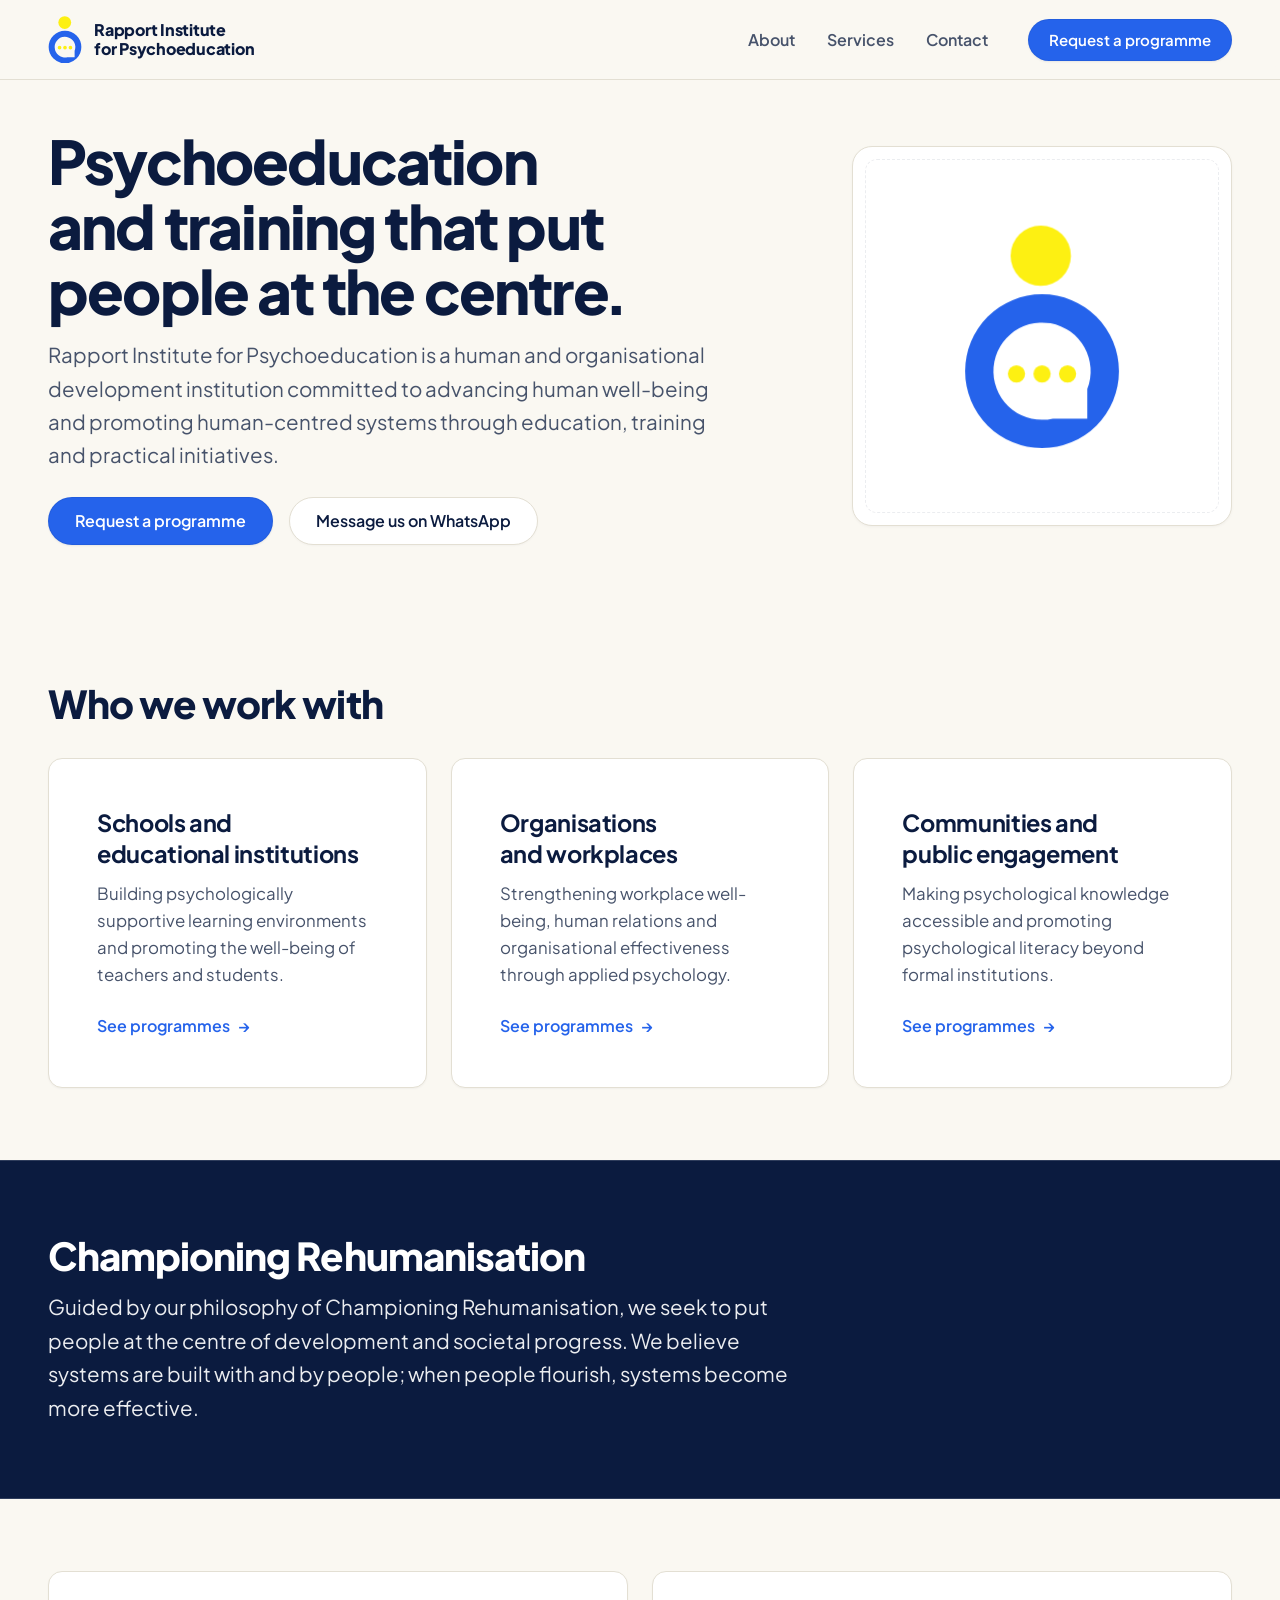
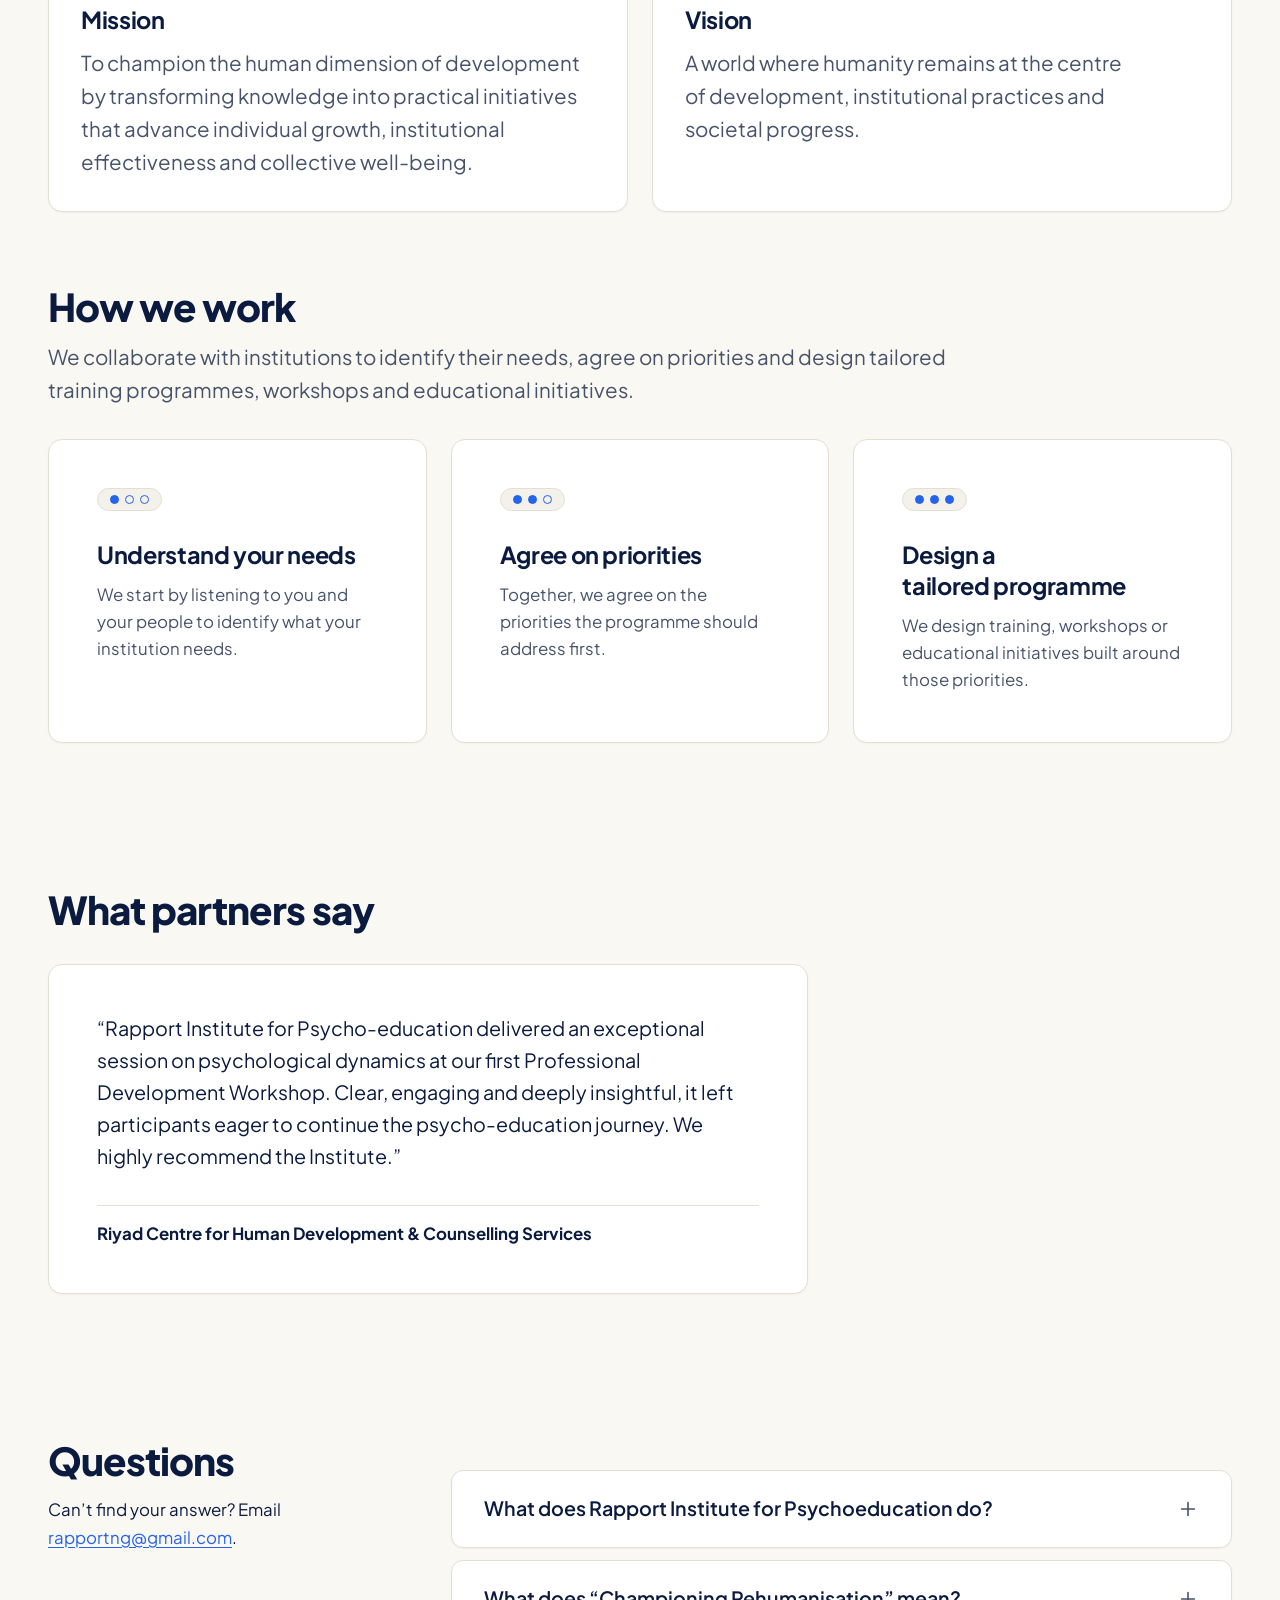
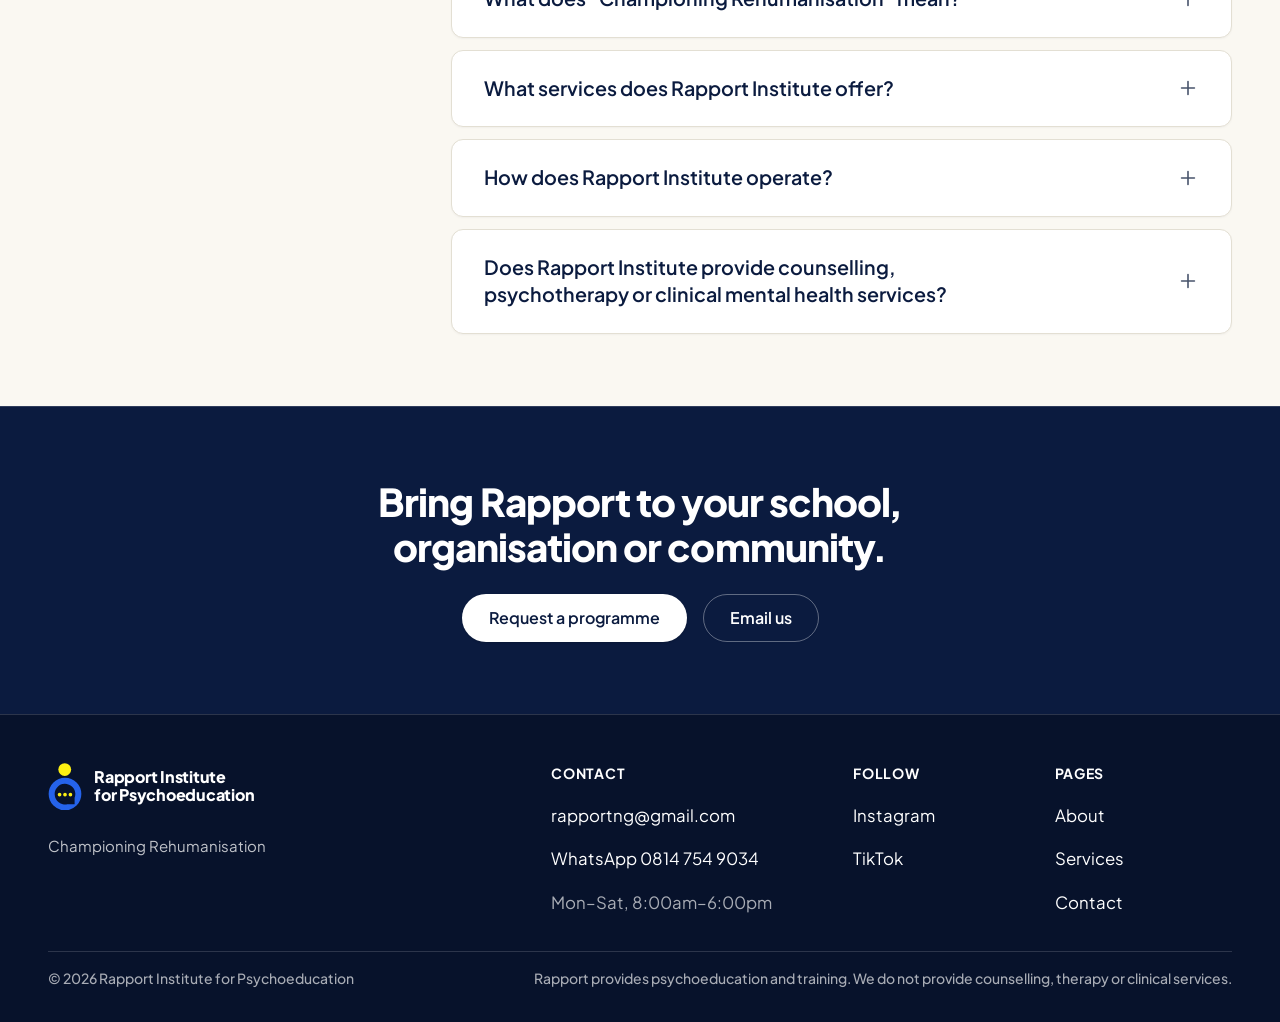
==== index.html @ 8c062f52 "Initial commit: Rapport Institute for Psychoeducation website" ====
<!doctype html>
<html lang="en-GB">
<head>
  <meta charset="utf-8">
  <meta name="viewport" content="width=device-width, initial-scale=1">
  <title>Rapport Institute for Psychoeducation | Psychoeducation and training in Nigeria</title>
  <!-- COPY: client to review (meta description) -->
  <meta name="description" content="Psychoeducation, training and workshops for schools, workplaces and communities in Nigeria. Rapport Institute for Psychoeducation: Championing Rehumanisation.">
  <!-- TODO: replace https://rapport.ng with the live domain in every page, sitemap.xml and robots.txt -->
  <link rel="canonical" href="https://rapport.ng/">
  <meta name="theme-color" content="#FAF8F2">
  <link rel="preload" href="fonts/PlusJakartaSans-Variable.woff2" as="font" type="font/woff2" crossorigin>
  <link rel="stylesheet" href="css/style.css">
  <link rel="icon" href="images/favicon.svg" type="image/svg+xml">
  <link rel="icon" href="images/favicon-32.png" sizes="32x32" type="image/png">
  <link rel="apple-touch-icon" href="images/apple-touch-icon.png">
  <meta property="og:type" content="website">
  <meta property="og:site_name" content="Rapport Institute for Psychoeducation">
  <meta property="og:title" content="Rapport Institute for Psychoeducation">
  <meta property="og:description" content="Psychoeducation, training and workshops for schools, workplaces and communities in Nigeria.">
  <meta property="og:url" content="https://rapport.ng/">
  <meta property="og:image" content="https://rapport.ng/images/og-image.png">
  <meta property="og:image:width" content="1200">
  <meta property="og:image:height" content="630">
  <meta property="og:image:alt" content="The Rapport mark, a yellow circle above a speech-bubble ring, beside the name Rapport Institute for Psychoeducation.">
  <meta property="og:locale" content="en_NG">
  <meta name="twitter:card" content="summary_large_image">
  <script type="application/ld+json">
  {
    "@context": "https://schema.org",
    "@type": "EducationalOrganization",
    "name": "Rapport Institute for Psychoeducation",
    "alternateName": "Rapport",
    "slogan": "Championing Rehumanisation",
    "description": "Rapport Institute for Psychoeducation is a human and organisational development institution committed to advancing human well-being and promoting human-centred systems through education, training and practical initiatives.",
    "url": "https://rapport.ng/",
    "logo": "https://rapport.ng/images/apple-touch-icon.png",
    "image": "https://rapport.ng/images/og-image.png",
    "email": "rapportng@gmail.com",
    "telephone": "+2348147549034",
    "areaServed": { "@type": "Country", "name": "Nigeria" },
    "sameAs": [
      "https://www.instagram.com/rapport.ng",
      "https://www.tiktok.com/@rapportng"
    ],
    "contactPoint": {
      "@type": "ContactPoint",
      "contactType": "programme requests",
      "email": "rapportng@gmail.com",
      "telephone": "+2348147549034",
      "areaServed": "NG",
      "availableLanguage": "English",
      "hoursAvailable": {
        "@type": "OpeningHoursSpecification",
        "dayOfWeek": ["Monday", "Tuesday", "Wednesday", "Thursday", "Friday", "Saturday"],
        "opens": "08:00",
        "closes": "18:00"
      }
    }
  }
  </script>
</head>
<body class="page-home">
  <!--
  THESIS: Rapport Institute rejects loud, saturated SaaS banner stripes in favor of quiet, high-craft institutional minimalism where whitespace, crisp typographic cadence, and purposeful color accents build profound trust.
  OWN-WORLD: Pristine warm porcelain ground (#FAF8F2), deep commanding ink navy (#0B1B3F), disciplined Rapport cobalt (#2563EB) for focal actions, warm muted borders, and the authentic yellow mark accent (#FDF012).
  STORY: Institutional leaders recognize a credible, human-centred psychoeducational authority, understand the tailored collaborative method, and initiate a direct programme dialogue via WhatsApp or email.
  FIRST VIEWPORT: Architectural, breathable light hero with balanced display type, crisp lead measure, refined dual CTAs, and a meticulously proportioned brand mark featuring smooth assembly animation.
  FORM: Professional Minimalist Editorial Architecture; seed key 78417cc3.
  FINISH: unreviewed and undocumented is unfinished; this build ends with the finish review, the verdict, and DESIGN.md.
  -->
  <a class="skip-link" href="#main">Skip to content</a>

  <header class="site-header" data-header>
    <div class="container">
      <a class="brand" href="index.html" aria-label="Rapport Institute for Psychoeducation, home">
        <svg viewBox="0 0 520 726" aria-hidden="true" focusable="false"><circle cx="256" cy="100" r="98" fill="#FDF012"/><path class="mark-ring" fill-rule="evenodd" d="M10 475A250 250 0 1 0 510 475A250 250 0 1 0 10 475ZM407 629H295.3A158 158 0 1 1 407 532.9Z"/><circle cx="177" cy="484" r="28" fill="#FDF012"/><circle cx="260" cy="484" r="28" fill="#FDF012"/><circle cx="343" cy="484" r="28" fill="#FDF012"/></svg>
        <span class="brand-name">Rapport Institute<br> for Psychoeducation</span>
      </a>
      <nav class="nav" aria-label="Main">
        <ul>
          <li><a href="about.html">About</a></li>
          <li><a href="services.html">Services</a></li>
          <li><a href="contact.html">Contact</a></li>
          <li><a class="btn btn--primary" href="contact.html">Request a programme</a></li>
        </ul>
      </nav>
      <button class="menu-toggle" type="button" aria-expanded="false" aria-controls="menu-panel" data-menu-toggle>
        <span data-menu-label>Menu</span>
        <svg class="icon-open" viewBox="0 0 24 24" fill="none" stroke="currentColor" stroke-width="1.75" stroke-linecap="round" aria-hidden="true"><path d="M4 7h16M4 12h16M4 17h16"/></svg>
        <svg class="icon-close" viewBox="0 0 24 24" fill="none" stroke="currentColor" stroke-width="1.75" stroke-linecap="round" aria-hidden="true"><path d="M18 6 6 18M6 6l12 12"/></svg>
      </button>
    </div>
  </header>
  <div class="menu-panel" id="menu-panel" hidden data-menu-panel>
    <nav aria-label="Main">
      <ul>
        <li><a href="about.html">About</a></li>
        <li><a href="services.html">Services</a></li>
        <li><a href="contact.html">Contact</a></li>
      </ul>
    </nav>
    <a class="btn btn--primary" href="contact.html">Request a programme</a>
  </div>

  <main id="main">
    <!-- 1. Hero -->
    <section class="section hero" aria-labelledby="hero-title">
      <div class="container grid">
        <div class="hero-text">
          <!-- COPY: client to review (new headline) -->
          <h1 class="t-display" id="hero-title">Psychoeducation and training that put people at the centre<span class="k">.</span></h1>
          <p class="t-lead">Rapport Institute for Psychoeducation is a human and organisational development institution committed to advancing human well-being and promoting human-centred systems through education, training and practical initiatives.</p>
          <div class="actions">
            <a class="btn btn--primary" href="contact.html">Request a programme</a>
            <a class="btn btn--secondary" href="https://wa.me/2348147549034">Message us on WhatsApp</a>
          </div>
        </div>
        <div class="hero-mark-frame">
          <svg class="hero-mark" viewBox="0 0 520 726" aria-hidden="true" focusable="false">
            <defs>
              <mask id="ring-reveal" maskUnits="userSpaceOnUse" x="0" y="215" width="520" height="520">
                <circle class="ring-draw" cx="260" cy="475" r="204" fill="none" stroke="#fff" stroke-width="104" pathLength="1" transform="rotate(-90 260 475)"/>
              </mask>
            </defs>
            <circle class="mark-head" cx="256" cy="100" r="98" fill="#FDF012"/>
            <path mask="url(#ring-reveal)" fill="#2563EB" fill-rule="evenodd" d="M10 475A250 250 0 1 0 510 475A250 250 0 1 0 10 475ZM407 629H295.3A158 158 0 1 1 407 532.9Z"/>
            <circle class="mark-dot" cx="177" cy="484" r="28" fill="#FDF012"/>
            <circle class="mark-dot" cx="260" cy="484" r="28" fill="#FDF012"/>
            <circle class="mark-dot" cx="343" cy="484" r="28" fill="#FDF012"/>
          </svg>
        </div>
      </div>
    </section>

    <!-- 2. Who we work with -->
    <section class="section section--paper" aria-labelledby="audiences-title">
      <div class="container">
        <div class="head">
          <h2 id="audiences-title">Who we work with</h2>
        </div>
        <div class="grid audiences">
          <div class="audience lg-4">
            <h3>Schools and educational institutions</h3>
            <p>Building psychologically supportive learning environments and promoting the well-being of teachers and students.</p>
            <a href="services.html#schools">See programmes<span class="sr-only"> for schools</span></a>
          </div>
          <div class="audience lg-4">
            <h3>Organisations and workplaces</h3>
            <p>Strengthening workplace well-being, human relations and organisational effectiveness through applied psychology.</p>
            <a href="services.html#workplaces">See programmes<span class="sr-only"> for workplaces</span></a>
          </div>
          <div class="audience lg-4">
            <h3>Communities and public engagement</h3>
            <p>Making psychological knowledge accessible and promoting psychological literacy beyond formal institutions.</p>
            <a href="services.html#communities">See programmes<span class="sr-only"> for communities</span></a>
          </div>
        </div>
      </div>
    </section>

    <!-- 3. Our philosophy -->
    <section class="section statement on-navy" aria-labelledby="philosophy-title">
      <div class="container grid">
        <div class="head lg-8">
          <h2 id="philosophy-title">Championing Rehumanisation</h2>
          <p class="t-lead">Guided by our philosophy of Championing Rehumanisation, we seek to put people at the centre of development and societal progress. We believe systems are built with and by people; when people flourish, systems become more effective.</p>
        </div>
      </div>
    </section>

    <!-- 4. Mission and vision -->
    <section class="section section--paper" aria-label="Mission and vision">
      <div class="container grid pair">
        <div class="md-6">
          <h3>Mission</h3>
          <p class="t-lead">To champion the human dimension of development by transforming knowledge into practical initiatives that advance individual growth, institutional effectiveness and collective well-being.</p>
        </div>
        <div class="md-6">
          <h3>Vision</h3>
          <p class="t-lead">A world where humanity remains at the centre of development, institutional practices and societal progress.</p>
        </div>
      </div>
    </section>

    <!-- 5. How we work -->
    <section class="section section--paper" aria-labelledby="how-title">
      <div class="container">
        <div class="head">
          <h2 id="how-title">How we work</h2>
          <p class="t-lead">We collaborate with institutions to identify their needs, agree on priorities and design tailored training programmes, workshops and educational initiatives.</p>
        </div>
        <ol class="grid steps">
          <li class="step lg-4">
            <span class="step-dots" aria-hidden="true"><span class="on"></span><span></span><span></span></span>
            <h3><span class="sr-only">Step 1: </span>Understand your needs</h3>
            <!-- COPY: client to review -->
            <p>We start by listening to you and your people to identify what your institution needs.</p>
          </li>
          <li class="step lg-4">
            <span class="step-dots" aria-hidden="true"><span class="on"></span><span class="on"></span><span></span></span>
            <h3><span class="sr-only">Step 2: </span>Agree on priorities</h3>
            <!-- COPY: client to review -->
            <p>Together, we agree on the priorities the programme should address first.</p>
          </li>
          <li class="step lg-4">
            <span class="step-dots" aria-hidden="true"><span class="on"></span><span class="on"></span><span class="on"></span></span>
            <h3><span class="sr-only">Step 3: </span>Design a tailored programme</h3>
            <!-- COPY: client to review -->
            <p>We design training, workshops or educational initiatives built around those priorities.</p>
          </li>
        </ol>
      </div>
    </section>

    <!-- 6. Reviews -->
    <section class="section reviews" aria-labelledby="reviews-title">
      <div class="container">
        <div class="head">
          <h2 id="reviews-title">What partners say</h2>
        </div>
        <div class="grid reviews-grid">
          <figure class="review-card">
            <blockquote class="review-quote">
              <p>“Rapport Institute for Psycho-education delivered an exceptional session on psychological dynamics at our first Professional Development Workshop. Clear, engaging and deeply insightful, it left participants eager to continue the psycho-education journey. We highly recommend the Institute.”</p>
            </blockquote>
            <figcaption class="review-author">
              <cite class="review-org">Riyad Centre for Human Development &amp; Counselling Services</cite>
            </figcaption>
          </figure>
        </div>
      </div>
    </section>

    <!-- INSTAGRAM FEED: add an Instagram feed here (https://www.instagram.com/rapport.ng) once there is a feed to embed. Do not ship an empty placeholder. -->

    <!-- 7. FAQ -->
    <section class="section section--paper" aria-labelledby="faq-title">
      <div class="container grid">
        <div class="head lg-4">
          <h2 id="faq-title">Questions</h2>
          <!-- COPY: client to review -->
          <p>Can’t find your answer? Email <a href="mailto:rapportng@gmail.com">rapportng@gmail.com</a>.</p>
        </div>
        <div class="accordion lg-8" data-accordion>
          <div class="acc-item">
            <h3><button class="acc-trigger" type="button" aria-expanded="false" aria-controls="faq-1" id="faq-1-btn">What does Rapport Institute for Psychoeducation do?<svg class="acc-icon" viewBox="0 0 24 24" fill="none" stroke="currentColor" stroke-width="1.75" stroke-linecap="round" aria-hidden="true"><path d="M5 12h14M12 5v14"/></svg></button></h3>
            <div class="acc-panel" id="faq-1" role="region" aria-labelledby="faq-1-btn"><div><p>We advance human development and organisational effectiveness through psychoeducation, training, research, advocacy and community engagement.</p></div></div>
          </div>
          <div class="acc-item">
            <h3><button class="acc-trigger" type="button" aria-expanded="false" aria-controls="faq-2" id="faq-2-btn">What does “Championing Rehumanisation” mean?<svg class="acc-icon" viewBox="0 0 24 24" fill="none" stroke="currentColor" stroke-width="1.75" stroke-linecap="round" aria-hidden="true"><path d="M5 12h14M12 5v14"/></svg></button></h3>
            <div class="acc-panel" id="faq-2" role="region" aria-labelledby="faq-2-btn"><div><p>It means putting people at the centre of development and promoting systems that recognise human needs, dignity and potential. We believe systems are built with and by people; when people flourish, systems become more effective.</p></div></div>
          </div>
          <div class="acc-item">
            <h3><button class="acc-trigger" type="button" aria-expanded="false" aria-controls="faq-3" id="faq-3-btn">What services does Rapport Institute offer?<svg class="acc-icon" viewBox="0 0 24 24" fill="none" stroke="currentColor" stroke-width="1.75" stroke-linecap="round" aria-hidden="true"><path d="M5 12h14M12 5v14"/></svg></button></h3>
            <div class="acc-panel" id="faq-3" role="region" aria-labelledby="faq-3-btn"><div><p>We provide training, workshops, psychoeducation and capacity development across organisations, schools and communities.</p></div></div>
          </div>
          <div class="acc-item">
            <h3><button class="acc-trigger" type="button" aria-expanded="false" aria-controls="faq-4" id="faq-4-btn">How does Rapport Institute operate?<svg class="acc-icon" viewBox="0 0 24 24" fill="none" stroke="currentColor" stroke-width="1.75" stroke-linecap="round" aria-hidden="true"><path d="M5 12h14M12 5v14"/></svg></button></h3>
            <div class="acc-panel" id="faq-4" role="region" aria-labelledby="faq-4-btn"><div><p>We collaborate with institutions to identify their needs, agree on priorities and design tailored training programmes, workshops and educational initiatives.</p></div></div>
          </div>
          <div class="acc-item">
            <h3><button class="acc-trigger" type="button" aria-expanded="false" aria-controls="faq-5" id="faq-5-btn">Does Rapport Institute provide counselling, psychotherapy or clinical mental health services?<svg class="acc-icon" viewBox="0 0 24 24" fill="none" stroke="currentColor" stroke-width="1.75" stroke-linecap="round" aria-hidden="true"><path d="M5 12h14M12 5v14"/></svg></button></h3>
            <div class="acc-panel" id="faq-5" role="region" aria-labelledby="faq-5-btn"><div><p>No. Our focus is psychoeducation, training and human development, not clinical treatment. Where specialised services are needed, we may facilitate referrals to qualified professionals and relevant organisations.</p></div></div>
          </div>
        </div>
      </div>
    </section>

    <!-- 7. Closing call to action -->
    <section class="section cta on-navy" aria-labelledby="cta-title">
      <div class="container">
        <h2 id="cta-title">Bring Rapport to your school<span class="k">,</span> organisation or community<span class="k">.</span></h2>
        <div class="actions">
          <a class="btn btn--primary" href="contact.html">Request a programme</a>
          <a class="btn btn--secondary" href="mailto:rapportng@gmail.com">Email us</a>
        </div>
      </div>
    </section>
  </main>

  <footer class="site-footer on-navy">
    <div class="container">
      <div class="grid">
        <div class="lg-5">
          <a class="brand" href="index.html" aria-label="Rapport Institute for Psychoeducation, home">
            <svg viewBox="0 0 520 726" aria-hidden="true" focusable="false"><circle cx="256" cy="100" r="98" fill="#FDF012"/><path class="mark-ring" fill-rule="evenodd" d="M10 475A250 250 0 1 0 510 475A250 250 0 1 0 10 475ZM407 629H295.3A158 158 0 1 1 407 532.9Z"/><circle cx="177" cy="484" r="28" fill="#FDF012"/><circle cx="260" cy="484" r="28" fill="#FDF012"/><circle cx="343" cy="484" r="28" fill="#FDF012"/></svg>
            <span class="brand-name">Rapport Institute<br> for Psychoeducation</span>
          </a>
          <p class="footer-tagline">Championing Rehumanisation</p>
        </div>
        <div class="md-4 lg-3">
          <h2 class="footer-title">Contact</h2>
          <ul class="footer-list">
            <li><a href="mailto:rapportng@gmail.com">rapportng@gmail.com</a></li>
            <li><a href="https://wa.me/2348147549034">WhatsApp 0814 754 9034</a></li>
            <li>Mon–Sat, 8:00am–6:00pm</li>
          </ul>
        </div>
        <div class="md-4 lg-2">
          <h2 class="footer-title">Follow</h2>
          <ul class="footer-list">
            <li><a href="https://www.instagram.com/rapport.ng">Instagram</a></li>
            <li><a href="https://www.tiktok.com/@rapportng">TikTok</a></li>
            <!-- TODO: add X once the client confirms the handle (the content doc lists "Rapportg_") -->
          </ul>
        </div>
        <div class="md-4 lg-2">
          <h2 class="footer-title">Pages</h2>
          <ul class="footer-list">
            <li><a href="about.html">About</a></li>
            <li><a href="services.html">Services</a></li>
            <li><a href="contact.html">Contact</a></li>
          </ul>
        </div>
      </div>
      <div class="footer-bottom t-small">
        <p>© <span data-year>2026</span> Rapport Institute for Psychoeducation</p>
        <!-- COPY: client to review -->
        <p>Rapport provides psychoeducation and training. We do not provide counselling, therapy or clinical services.</p>
      </div>
    </div>
  </footer>

  <script src="js/main.js" defer></script>
</body>
</html>
---- css/style.css ----
/* Rapport Institute for Psychoeducation
   Professional Minimalist Design System (Elevated Institutional Edition)
   See DESIGN.md before changing a value. */

/* ---------- Fonts ---------- */
@font-face {
  font-family: "Plus Jakarta Sans"; /* impeccable-disable-line overused-font -- user brief explicitly requested leaving typography as is */
  src: url("../fonts/PlusJakartaSans-Variable.woff2") format("woff2"),
       url("../fonts/PlusJakartaSans-VariableFont_wght.ttf") format("truetype");
  font-weight: 200 800;
  font-style: normal;
  font-display: swap;
}
/* Metric-matched fallbacks so the swap does not shift layout */
@font-face {
  font-family: "Jakarta Fallback";
  src: local("Arial"), local("ArialMT"), local("Helvetica");
  font-weight: 200 500;
  size-adjust: 105.7%;
  ascent-override: 98.2%;
  descent-override: 21%;
  line-gap-override: 0%;
}
@font-face {
  font-family: "Jakarta Fallback";
  src: local("Arial Bold"), local("Arial-BoldMT"), local("Helvetica Bold");
  font-weight: 600 800;
  size-adjust: 101.7%;
  ascent-override: 102.1%;
  descent-override: 21.8%;
  line-gap-override: 0%;
}

/* ---------- Tokens ---------- */
:root {
  /* Brand Palette */
  --blue: #2563EB;
  --blue-hover: #1D4ED8;
  --blue-subtle: rgba(37, 99, 235, 0.08);
  --navy: #0B1B3F;
  --navy-dark: #07122B;
  --navy-muted: #47536B;
  --navy-subtle: #64748B;
  --paper: #FAF8F2;
  --paper-elevated: #FFFFFF;
  --paper-subtle: #F4F1EA;
  --white: #FFFFFF;
  --line: #E3DFD3;
  --line-subtle: rgba(11, 27, 63, 0.08);
  --yellow: #FDF012;
  
  /* Functional colors */
  --error: #B42318;
  --error-bg: #FEF3F2;
  --error-border: #FECDCA;
  --line-dark: rgba(255, 255, 255, 0.15);

  /* Typography */
  --font: "Plus Jakarta Sans", "Jakarta Fallback", system-ui, sans-serif;

  --fs-display: clamp(2.5rem, 1.943rem + 2.286vw, 4rem);      /* 40 to 64 */
  --fs-h2: clamp(1.875rem, 1.643rem + .952vw, 2.5rem);        /* 30 to 40 */
  --fs-h3: clamp(1.3125rem, 1.243rem + .286vw, 1.5rem);       /* 21 to 24 */
  --fs-item: clamp(1.125rem, 1.079rem + .19vw, 1.25rem);      /* 18 to 20 */
  --fs-lead: clamp(1.125rem, 1.055rem + .286vw, 1.3125rem);   /* 18 to 21 */
  --fs-body: clamp(1rem, .977rem + .095vw, 1.0625rem);        /* 16 to 17 */
  --fs-small: 0.875rem;                                       /* 14 */
  --fs-ui: 1rem;                                              /* 16 */

  /* Spacing Scale */
  --s-1: 4px; --s-2: 8px; --s-3: 12px; --s-4: 16px; --s-5: 24px;
  --s-6: 32px; --s-7: 48px; --s-8: 64px; --s-9: 96px; --s-10: 128px;

  --pad: 24px;
  --gutter: 24px;
  --section-y: 72px;
  --header-h: 80px;
  --tabs-h: 56px;

  /* Geometry & Natural Depth (No AI Glow Halos) */
  --radius-card: 14px;
  --radius-panel: 12px;
  --radius-field: 8px;
  --radius-pill: 999px;

  --shadow-sm: 0 1px 2px rgba(11, 27, 63, 0.04);
  --shadow-md: 0 4px 16px -2px rgba(11, 27, 63, 0.06), 0 1px 2px rgba(11, 27, 63, 0.03);
  --shadow-lg: 0 12px 28px -4px rgba(11, 27, 63, 0.08), 0 2px 6px rgba(11, 27, 63, 0.03);

  --ease: cubic-bezier(0.16, 1, 0.3, 1);
}
@media (min-width: 768px) { :root { --pad: 40px; --section-y: 96px; } }
@media (min-width: 1024px) { :root { --pad: 48px; --section-y: 128px; } }

/* Landing page section spacing: compact and cohesive */
.page-home, body:has(.hero) {
  --section-y: 48px;
}
@media (min-width: 768px) {
  .page-home, body:has(.hero) {
    --section-y: 60px;
  }
}
@media (min-width: 1024px) {
  .page-home, body:has(.hero) {
    --section-y: 72px;
  }
}

/* ---------- Selection ---------- */
::selection {
  background: var(--navy);
  color: var(--white);
}

/* ---------- Base Reset ---------- */
*, *::before, *::after { box-sizing: border-box; }
html {
  -webkit-text-size-adjust: 100%;
  text-size-adjust: 100%;
  scroll-padding-top: calc(var(--header-h) + var(--s-5));
}
@media (prefers-reduced-motion: no-preference) { html { scroll-behavior: smooth; } }
body {
  margin: 0;
  background: var(--paper);
  color: var(--navy);
  font-family: var(--font);
  font-size: var(--fs-body);
  line-height: 1.65;
  font-weight: 400;
  -webkit-font-smoothing: antialiased;
  -moz-osx-font-smoothing: grayscale;
  font-optical-sizing: auto;
}
body.menu-open { overflow: hidden; }
h1, h2, h3, p, ul, ol, dl, dd, figure, fieldset { margin: 0; }
ul, ol { padding: 0; list-style: none; }
img, svg { display: block; max-width: 100%; }
button, input, select, textarea { font: inherit; color: inherit; }
p { max-width: 65ch; text-wrap: pretty; }
h1, h2, h3 { text-wrap: balance; color: var(--navy); }

.sr-only {
  position: absolute !important; width: 1px; height: 1px; padding: 0; margin: -1px;
  overflow: hidden; clip: rect(0 0 0 0); white-space: nowrap; border: 0;
}
.skip-link {
  position: absolute; left: var(--s-4); top: -100px; z-index: 100;
  background: var(--navy); color: var(--white); padding: var(--s-3) var(--s-4);
  border-radius: var(--radius-pill); font-weight: 600; text-decoration: none;
  box-shadow: var(--shadow-md);
}
.skip-link:focus { top: var(--s-4); }

/* ---------- Type Styles ---------- */
.t-display {
  font-size: var(--fs-display); font-weight: 800; line-height: 1.08;
  letter-spacing: -0.03em; max-width: 20ch; color: var(--navy);
}
.t-h2, h2 {
  font-size: var(--fs-h2); font-weight: 800; line-height: 1.18;
  letter-spacing: -0.025em; max-width: 22ch; color: var(--navy);
}
.t-h3, h3 {
  font-size: var(--fs-h3); font-weight: 700; line-height: 1.32;
  letter-spacing: -0.015em; max-width: 32ch; color: var(--navy);
}
.t-item { font-size: var(--fs-item); font-weight: 600; line-height: 1.45; letter-spacing: -0.01em; }
.t-lead { font-size: var(--fs-lead); line-height: 1.6; color: var(--navy-muted); }
.t-small { font-size: var(--fs-small); font-weight: 500; line-height: 1.55; }
.t-muted { color: var(--navy-muted); }

/* Optical kerning tightening */
.k { margin-left: -0.07em; }

/* ---------- Links and Focus ---------- */
a {
  color: var(--blue);
  text-decoration-line: underline;
  text-decoration-thickness: 1px;
  text-underline-offset: 3px;
  transition: color 0.15s, text-decoration-thickness 0.15s, background-color 0.15s, border-color 0.15s;
}
a:hover { color: var(--blue-hover); text-decoration-thickness: 2px; }
.on-navy a:not(.btn) { color: var(--white); text-decoration-color: rgba(255, 255, 255, 0.4); }
.on-navy a:not(.btn):hover { color: var(--white); text-decoration-color: var(--white); }

:focus-visible { outline: 2px solid var(--navy); outline-offset: 2px; }
.on-navy :focus-visible { outline-color: var(--yellow); }

/* ---------- Grounds ---------- */
.on-navy { background: var(--navy); color: var(--white); }
.on-navy h1, .on-navy h2, .on-navy h3 { color: var(--white); }
.on-navy .t-lead { color: rgba(255, 255, 255, 0.9); }

/* ---------- Layout Grid ---------- */
.container {
  width: 100%;
  max-width: calc(1200px + 2 * var(--pad));
  margin-inline: auto;
  padding-inline: var(--pad);
}
.section { padding-block: var(--section-y); }
.section--paper + .section--paper { padding-top: 0; }

.grid {
  display: grid;
  grid-template-columns: minmax(0, 1fr);
  column-gap: var(--gutter);
  row-gap: var(--s-7);
}
@media (min-width: 768px) {
  .grid { grid-template-columns: repeat(12, minmax(0, 1fr)); }
  .grid > * { grid-column: 1 / -1; }
  .md-4 { grid-column: span 4; }
  .md-6 { grid-column: span 6; }
}
@media (min-width: 1024px) {
  .lg-2 { grid-column: span 2; }
  .lg-3 { grid-column: span 3; }
  .lg-4 { grid-column: span 4; }
  .lg-5 { grid-column: span 5; }
  .lg-7 { grid-column: span 7; }
  .lg-8 { grid-column: span 8; }
}

.head > * + * { margin-top: var(--s-4); }
.head + * { margin-top: var(--s-7); }
.grid > .head + * { margin-top: 0; }
@media (min-width: 1024px) { .head + * { margin-top: var(--s-8); } }
.actions { display: flex; flex-wrap: wrap; gap: var(--s-4); align-items: center; }
* + .actions { margin-top: var(--s-6); }

/* Landing page compact heading & actions */
.page-home .grid,
body:has(.hero) .grid { row-gap: var(--s-6); }
.page-home .head > * + *,
body:has(.hero) .head > * + * { margin-top: var(--s-3); }
.page-home .head + *,
body:has(.hero) .head + * { margin-top: var(--s-5); }
@media (min-width: 1024px) {
  .page-home .head + *,
  body:has(.hero) .head + * { margin-top: var(--s-6); }
}
.page-home * + .actions,
body:has(.hero) * + .actions { margin-top: var(--s-5); }

/* ---------- Buttons (Tactile & Solid, Zero AI Glow) ---------- */
.btn {
  display: inline-flex; align-items: center; justify-content: center;
  min-height: 48px; padding: 0 26px;
  border: 1px solid transparent; border-radius: var(--radius-pill);
  font-size: var(--fs-ui); font-weight: 600; line-height: 1;
  text-decoration: none; text-align: center; cursor: pointer;
  transition: background-color 0.15s ease, border-color 0.15s ease, color 0.15s ease, box-shadow 0.15s ease, transform 0.1s ease;
}
.btn:active { transform: translateY(1px); }

.btn--primary {
  background: var(--blue);
  color: var(--white);
  border-color: rgba(11, 27, 63, 0.08);
  box-shadow: 0 1px 2px rgba(11, 27, 63, 0.08);
}
.btn--primary:hover {
  background: var(--blue-hover);
  border-color: rgba(11, 27, 63, 0.15);
  box-shadow: 0 2px 4px rgba(11, 27, 63, 0.12);
}

.btn--secondary {
  background: var(--paper-elevated);
  color: var(--navy);
  border: 1.5px solid var(--line);
  box-shadow: 0 1px 2px rgba(11, 27, 63, 0.03);
}
.btn--secondary:hover {
  background: var(--paper);
  border-color: var(--navy);
  color: var(--navy);
}

/* Buttons on Dark Grounds */
.on-navy .btn--primary {
  background: var(--white);
  color: var(--navy);
  border: 1px solid rgba(255, 255, 255, 0.2);
  box-shadow: 0 1px 2px rgba(0, 0, 0, 0.15);
}
.on-navy .btn--primary:hover {
  background: var(--paper);
  color: var(--navy);
  border-color: var(--white);
}
.on-navy .btn--secondary {
  background: transparent;
  color: var(--white);
  border: 1.5px solid rgba(255, 255, 255, 0.35);
}
.on-navy .btn--secondary:hover {
  background: rgba(255, 255, 255, 0.1);
  border-color: var(--white);
  color: var(--white);
}

/* ---------- Header ---------- */
.site-header {
  position: sticky; top: 0; z-index: 50;
  height: var(--header-h);
  background: rgba(250, 248, 242, 0.9);
  backdrop-filter: blur(16px);
  -webkit-backdrop-filter: blur(16px);
  border-bottom: 1px solid var(--line);
  color: var(--navy);
  transition: background-color 0.2s, box-shadow 0.2s, border-color 0.2s;
}
.site-header.is-scrolled {
  background: rgba(250, 248, 242, 0.98);
  box-shadow: 0 2px 10px rgba(11, 27, 63, 0.04);
}

.site-header .container {
  height: 100%;
  display: flex; align-items: center; justify-content: space-between; gap: var(--s-5);
}
.brand {
  display: inline-flex; align-items: center; gap: var(--s-3);
  color: var(--navy); text-decoration: none;
  font-weight: 800; font-size: 1rem; line-height: 1.18; letter-spacing: -0.015em;
  transition: opacity 0.15s;
}
.brand:hover { color: var(--navy); opacity: 0.88; }
.brand svg { width: 34px; height: auto; flex: none; }
.brand-name { display: block; }
.mark-ring { fill: var(--blue); }

.nav { display: none; }
.nav ul { display: flex; align-items: center; gap: var(--s-6); }
.nav a:not(.btn) {
  display: inline-flex; align-items: center; min-height: 44px;
  color: var(--navy-muted); font-weight: 600; font-size: var(--fs-ui); line-height: 1;
  text-decoration: none;
  position: relative;
  transition: color 0.15s;
}
.nav a:not(.btn)::after {
  content: "";
  position: absolute; bottom: 10px; left: 0; width: 100%; height: 2px;
  background: var(--navy);
  border-radius: 1px;
  transform: scaleX(0);
  transform-origin: center;
  transition: transform 0.2s var(--ease);
}
.nav a:not(.btn):hover { color: var(--navy); }
.nav a:not(.btn):hover::after { transform: scaleX(1); }
.nav a[aria-current="page"] { color: var(--navy); font-weight: 700; }
.nav a[aria-current="page"]::after { transform: scaleX(1); background: var(--blue); }
.nav .btn { margin-left: var(--s-2); min-height: 42px; padding: 0 20px; font-size: 0.9375rem; }

.menu-toggle {
  display: inline-flex; align-items: center; gap: var(--s-2);
  min-height: 44px; padding: 0 var(--s-4); margin-right: calc(-1 * var(--s-4));
  background: none; border: 0; border-radius: var(--radius-pill); cursor: pointer;
  color: var(--navy); font-weight: 600; font-size: var(--fs-ui); line-height: 1;
  transition: background-color 0.15s;
}
.menu-toggle:hover { background: var(--paper-subtle); }
.menu-toggle svg { width: 22px; height: 22px; }
.menu-toggle .icon-close { display: none; }
.menu-open .menu-toggle .icon-open { display: none; }
.menu-open .menu-toggle .icon-close { display: block; }

.menu-panel {
  position: fixed; inset: var(--header-h) 0 0 0; z-index: 49;
  background: var(--paper); color: var(--navy);
  padding: var(--s-6) var(--pad) var(--s-7);
  display: flex; flex-direction: column; justify-content: space-between; gap: var(--s-7);
  overflow-y: auto;
  border-top: 1px solid var(--line);
}
.menu-panel[hidden] { display: none; }
.menu-panel ul li { border-bottom: 1px solid var(--line); }
.menu-panel ul a {
  display: flex; align-items: center; min-height: 68px;
  color: var(--navy); text-decoration: none;
  font-size: var(--fs-h2); font-weight: 800; letter-spacing: -0.02em; line-height: 1.15;
}
.menu-panel ul a[aria-current="page"] { color: var(--blue); }
.menu-panel .btn { width: 100%; min-height: 50px; }

@media (min-width: 1024px) {
  .nav { display: block; }
  .menu-toggle, .menu-panel { display: none !important; }
}

/* ---------- Hero (Home) ---------- */
.hero {
  padding-top: var(--s-6);
  padding-bottom: var(--s-6);
  position: relative;
}
.hero .grid { align-items: center; row-gap: var(--s-6); }
.hero-text { grid-column: 1 / -1; }
.hero-text h1 { max-width: 16ch; }
.hero-text .t-lead {
  max-width: 54ch;
  color: var(--navy-muted);
  font-size: var(--fs-lead);
  line-height: 1.62;
}
.hero-text > * + * { margin-top: var(--s-4); }

/* Architectural Hero Frame for Mark (Zero Radial Glow) */
.hero-mark-frame {
  display: flex;
  align-items: center;
  justify-content: center;
  width: 100%;
  max-width: 340px;
  margin-inline: auto;
  aspect-ratio: 1 / 1;
  border-radius: 20px;
  background: var(--paper-elevated);
  border: 1px solid var(--line);
  box-shadow: 0 1px 3px rgba(11, 27, 63, 0.04);
  padding: var(--s-6);
  position: relative;
}
/* Subtle architectural registration guide */
.hero-mark-frame::before {
  content: "";
  position: absolute;
  inset: 12px;
  border: 1px dashed rgba(11, 27, 63, 0.08);
  border-radius: 12px;
  pointer-events: none;
}
.hero-mark {
  width: 135px;
  height: auto;
}

@media (min-width: 768px) {
  .hero { padding-top: var(--s-7); padding-bottom: var(--s-7); }
  .hero-mark { width: 160px; }
  .hero-mark-frame { max-width: 380px; }
}
@media (min-width: 1024px) {
  .hero { padding-top: var(--s-7); padding-bottom: var(--s-8); }
  .hero-text { grid-column: 1 / span 7; }
  .hero-mark-frame { grid-column: 8 / span 5; margin-inline: 0; justify-self: end; }
}

/* Mark Assembly Animation */
.mark-head, .mark-dot { transform-box: fill-box; transform-origin: center; }
.mark-head { animation: head-settle 0.4s var(--ease) both; }
.ring-draw { stroke-dasharray: 1.02 1.02; stroke-dashoffset: 0; animation: ring-draw 0.6s 0.25s cubic-bezier(0.65, 0, 0.35, 1) both; }
.mark-dot { animation: dot-in 0.18s var(--ease) both; }
.mark-dot:nth-of-type(1) { animation-delay: 0.8s; }
.mark-dot:nth-of-type(2) { animation-delay: 0.9s; }
.mark-dot:nth-of-type(3) { animation-delay: 1.0s; }
@keyframes head-settle { from { transform: translateY(-24px); opacity: 0; } }
@keyframes ring-draw { from { stroke-dashoffset: 1.02; } }
@keyframes dot-in { from { transform: scale(0.3); opacity: 0; } }

/* ---------- Audience Cards (Home) ---------- */
.audiences {
  row-gap: var(--s-5);
}
.audience {
  display: flex; flex-direction: column; justify-content: space-between;
  background: var(--paper-elevated);
  border: 1px solid var(--line);
  border-radius: var(--radius-card);
  padding: var(--s-6);
  box-shadow: var(--shadow-sm);
  transition: border-color 0.2s var(--ease), box-shadow 0.2s var(--ease);
}
.audience:hover {
  border-color: var(--navy);
  box-shadow: var(--shadow-md);
}
.audience h3 {
  font-size: var(--fs-h3);
  margin-bottom: var(--s-3);
  color: var(--navy);
}
.audience p {
  flex: 1;
  color: var(--navy-muted);
  font-size: var(--fs-body);
  line-height: 1.6;
  margin-bottom: var(--s-5);
}
.audience a {
  display: inline-flex; align-items: center; gap: var(--s-2);
  font-weight: 600; font-size: var(--fs-ui);
  color: var(--blue); text-decoration: none;
  transition: color 0.15s;
}
.audience a::after {
  content: "→";
  display: inline-block;
  transition: transform 0.2s var(--ease);
}
.audience:hover a::after {
  transform: translateX(4px);
}
.audience:hover a {
  color: var(--blue-hover);
}
@media (min-width: 1024px) {
  .audiences { column-gap: var(--s-5); }
  .audience { padding: var(--s-7); }
}

/* ---------- Statement Band (Our Philosophy) ---------- */
.statement {
  background: var(--navy);
  color: var(--white);
  position: relative;
  border-top: 1px solid var(--line-dark);
  border-bottom: 1px solid var(--line-dark);
}
.statement .head h2 { color: var(--white); }
.statement .t-lead {
  color: rgba(255, 255, 255, 0.92);
  max-width: 54ch;
  font-size: var(--fs-lead);
  line-height: 1.65;
}

/* ---------- Mission & Vision ---------- */
.pair { row-gap: var(--s-6); }
.pair > div {
  background: var(--paper-elevated);
  border: 1px solid var(--line);
  border-radius: var(--radius-card);
  padding: var(--s-6);
  box-shadow: var(--shadow-sm);
  display: flex; flex-direction: column; gap: var(--s-3);
  transition: border-color 0.2s;
}
.pair > div:hover { border-color: var(--navy); }
.pair h3 {
  color: var(--navy);
  font-size: var(--fs-h3);
}
.pair .t-lead { max-width: 46ch; color: var(--navy-muted); }

/* Alternate Rows for Mission/Vision (About) */
.rows > div {
  background: var(--paper-elevated);
  border: 1px solid var(--line);
  border-radius: var(--radius-card);
  padding: var(--s-6);
  box-shadow: var(--shadow-sm);
  transition: border-color 0.2s;
}
.rows > div:hover { border-color: var(--navy); }
.rows > div + div { margin-top: var(--s-5); }
.rows h3 { color: var(--navy-muted); font-size: var(--fs-small); text-transform: uppercase; letter-spacing: 0.05em; font-weight: 700; margin-bottom: var(--s-2); }
.rows .t-h3 { max-width: 44ch; color: var(--navy); font-weight: 600; line-height: 1.45; }
@media (min-width: 768px) {
  .rows > div {
    display: grid; grid-template-columns: repeat(12, minmax(0, 1fr)); column-gap: var(--gutter);
    align-items: baseline; padding: var(--s-7);
  }
  .rows h3 { grid-column: span 3; margin-bottom: 0; }
  .rows .t-h3 { grid-column: span 9; }
}

/* ---------- Steps (How We Work) ---------- */
.steps { row-gap: var(--s-5); counter-reset: step; }
.step {
  background: var(--paper-elevated);
  border: 1px solid var(--line);
  border-radius: var(--radius-card);
  padding: var(--s-6);
  box-shadow: var(--shadow-sm);
  display: flex; flex-direction: column;
  transition: border-color 0.2s var(--ease), box-shadow 0.2s var(--ease);
}
.step:hover {
  border-color: var(--navy);
  box-shadow: var(--shadow-md);
}
.step > * + * { margin-top: var(--s-3); }
.step h3 { font-size: var(--fs-h3); color: var(--navy); }
.step p { color: var(--navy-muted); font-size: var(--fs-body); line-height: 1.6; }
.step-dots {
  display: inline-flex; gap: 6px; margin-bottom: var(--s-4);
  padding: 6px 12px; border-radius: var(--radius-pill);
  background: var(--paper-subtle); border: 1px solid var(--line);
  width: fit-content;
}
.step-dots span {
  width: 9px; height: 9px; border-radius: 50%;
  border: 1.5px solid var(--blue);
  background: transparent;
}
.step-dots span.on { background: var(--blue); }

@media (min-width: 1024px) {
  .steps { column-gap: var(--s-5); }
  .step { padding: var(--s-7); }
}

/* ---------- Reviews ---------- */
.reviews-grid {
  row-gap: var(--s-5);
}
@media (min-width: 768px) {
  .reviews-grid {
    display: grid;
    grid-template-columns: repeat(2, minmax(0, 1fr));
    column-gap: var(--gutter);
  }
}
.review-card {
  margin: 0;
  display: flex;
  flex-direction: column;
  justify-content: space-between;
  background: var(--paper-elevated);
  border: 1px solid var(--line);
  border-radius: var(--radius-card);
  padding: var(--s-6);
  box-shadow: var(--shadow-sm);
  transition: border-color 0.2s var(--ease), box-shadow 0.2s var(--ease);
}
.review-card:hover {
  border-color: var(--navy);
  box-shadow: var(--shadow-md);
}
.review-card:only-child {
  grid-column: 1 / -1;
  max-width: 760px;
}
@media (min-width: 1024px) {
  .review-card {
    padding: var(--s-7);
  }
}
.review-quote {
  margin: 0;
  color: var(--navy);
  font-size: var(--fs-item);
  line-height: 1.62;
}
.review-quote p {
  max-width: 52ch;
  color: inherit;
}
.review-author {
  margin-top: var(--s-6);
  padding-top: var(--s-4);
  border-top: 1px solid var(--line);
}
.review-org {
  display: block;
  font-style: normal;
  font-weight: 700;
  font-size: var(--fs-body);
  color: var(--navy);
  line-height: 1.4;
}

/* ---------- FAQ Accordion ---------- */
.accordion {
  display: flex; flex-direction: column; gap: var(--s-3);
}
.acc-item {
  background: var(--paper-elevated);
  border: 1px solid var(--line);
  border-radius: var(--radius-panel);
  box-shadow: var(--shadow-sm);
  overflow: hidden;
  transition: border-color 0.15s;
}
.acc-item:hover, .acc-item.is-open {
  border-color: var(--navy);
}
.acc-item h3 { max-width: none; font: inherit; letter-spacing: 0; }
.acc-trigger {
  width: 100%;
  display: flex; align-items: center; justify-content: space-between; gap: var(--s-5);
  padding: var(--s-5) var(--s-6);
  background: none; border: 0; cursor: pointer; text-align: left;
  font-size: var(--fs-item); font-weight: 600; line-height: 1.4; color: var(--navy);
  transition: color 0.15s;
}
.acc-trigger:hover { color: var(--blue); }
.acc-trigger:focus-visible { outline-offset: -3px; }
.acc-icon {
  flex: none; width: 22px; height: 22px;
  color: var(--navy-muted);
  transition: transform 0.24s var(--ease), color 0.2s;
}
.acc-trigger:hover .acc-icon { color: var(--blue); }
.acc-trigger[aria-expanded="true"] .acc-icon {
  transform: rotate(45deg);
  color: var(--navy);
}
.acc-panel {
  display: grid; grid-template-rows: 0fr; visibility: hidden;
  transition: grid-template-rows 0.24s var(--ease), visibility 0s 0.24s;
}
.acc-panel > div { overflow: hidden; }
.acc-panel p {
  padding: 0 var(--s-6) var(--s-5);
  color: var(--navy-muted);
  font-size: var(--fs-body);
  line-height: 1.65;
}
.acc-item.is-open .acc-panel {
  grid-template-rows: 1fr; visibility: visible;
  transition: grid-template-rows 0.24s var(--ease), visibility 0s;
}

/* ---------- Closing CTA Band ---------- */
.cta {
  background: var(--navy);
  color: var(--white);
  text-align: center;
  padding-block: calc(var(--section-y) * 1.15);
  border-top: 1px solid var(--line-dark);
}
.cta h2 { margin-inline: auto; max-width: 24ch; color: var(--white); }
.cta .actions { justify-content: center; margin-top: var(--s-7); }

/* Landing page compact CTA */
.page-home .cta,
body:has(.hero) .cta { padding-block: var(--section-y); }
.page-home .cta .actions,
body:has(.hero) .cta .actions { margin-top: var(--s-5); }

/* ---------- Footer ---------- */
.site-footer {
  background: var(--navy-dark);
  color: var(--white);
  border-top: 1px solid var(--line-dark);
  padding-block: var(--s-9) var(--s-7);
}
.site-footer .grid { row-gap: var(--s-6); }
.site-footer .brand { color: var(--white); --mark-ring: var(--blue); }
.site-footer .brand:hover { color: var(--white); opacity: 0.9; }
.footer-tagline { margin-top: var(--s-4); color: rgba(255, 255, 255, 0.75); font-size: 0.9375rem; }
.footer-title {
  font-size: var(--fs-small); font-weight: 700; line-height: 1.5; letter-spacing: 0.05em;
  text-transform: uppercase; color: rgba(255, 255, 255, 0.6); max-width: none;
}
.footer-list { margin-top: var(--s-4); }
.footer-list li + li { margin-top: var(--s-3); }
.footer-list a {
  display: inline-block; color: rgba(255, 255, 255, 0.85);
  text-decoration: none; padding-block: 2px;
  transition: color 0.15s;
}
.footer-list a:hover { color: var(--white); text-decoration: underline; }
.footer-list li:not(:has(a)) { color: rgba(255, 255, 255, 0.65); padding-block: 2px; }
.footer-bottom {
  margin-top: var(--s-8); padding-top: var(--s-5);
  border-top: 1px solid var(--line-dark);
  display: flex; flex-direction: column; gap: var(--s-2);
  color: rgba(255, 255, 255, 0.65);
}
.footer-bottom p { max-width: none; }
@media (min-width: 1024px) {
  .footer-bottom { flex-direction: row; justify-content: space-between; gap: var(--s-6); }
}

/* Landing page compact footer */
.page-home .site-footer,
body:has(.hero) .site-footer { padding-block: var(--s-7) var(--s-6); }
.page-home .site-footer .grid,
body:has(.hero) .site-footer .grid { row-gap: var(--s-5); }
.page-home .footer-bottom,
body:has(.hero) .footer-bottom { margin-top: var(--s-6); padding-top: var(--s-4); }

/* ---------- Page Header (Inner Pages) ---------- */
.page-head {
  padding-top: var(--s-8);
  padding-bottom: var(--s-7);
}
@media (min-width: 1024px) {
  .page-head { padding-top: var(--s-9); padding-bottom: var(--s-8); }
}

/* ---------- Scope Lists (About Page) ---------- */
.scope { row-gap: var(--s-6); }
.scope > div {
  background: var(--paper-elevated);
  border: 1px solid var(--line);
  border-radius: var(--radius-card);
  padding: var(--s-6);
  box-shadow: var(--shadow-sm);
}
.scope > div > * + * { margin-top: var(--s-4); }
.scope h3 { font-size: var(--fs-h3); color: var(--navy); }
.scope ul li {
  padding-block: var(--s-3);
  border-bottom: 1px solid var(--line-subtle);
  font-size: var(--fs-lead); line-height: 1.55; color: var(--navy);
  display: flex; align-items: center; gap: var(--s-3);
}
.scope ul li::before {
  content: "";
  width: 6px; height: 6px; border-radius: 50%;
  background: var(--blue); flex: none;
}
.scope > div:last-child ul li::before { background: var(--navy-muted); }
.scope ul li:last-child { border-bottom: 0; }
.scope .t-muted {
  margin-top: var(--s-5);
  padding: var(--s-4);
  background: var(--paper-subtle);
  border: 1px solid var(--line);
  border-radius: var(--radius-field);
  font-size: var(--fs-small);
  color: var(--navy-muted);
}
@media (min-width: 1024px) {
  .scope > div { padding: var(--s-7); }
}

/* ---------- Services (Programmes Page Curriculum Ledger) ---------- */
.tabs {
  position: sticky; top: var(--header-h); z-index: 40;
  background: rgba(250, 248, 242, 0.95);
  backdrop-filter: blur(12px);
  -webkit-backdrop-filter: blur(12px);
  border-bottom: 1px solid var(--line);
}
.tabs ul {
  display: flex; gap: var(--s-2);
  overflow-x: auto; scrollbar-width: none;
  margin-inline: calc(-1 * var(--pad)); padding-inline: var(--pad);
  padding-block: var(--s-3);
}
.tabs ul::-webkit-scrollbar { display: none; }
.tabs a {
  display: flex; align-items: center; min-height: 38px; padding: 0 18px;
  white-space: nowrap; text-decoration: none;
  color: var(--navy-muted); font-weight: 600; font-size: 0.9375rem; line-height: 1;
  border-radius: var(--radius-pill);
  border: 1px solid transparent;
  transition: all 0.15s;
}
.tabs a:hover { color: var(--navy); background: var(--paper-subtle); border-color: var(--line); }
.tabs a[aria-current="true"] {
  color: var(--white);
  background: var(--navy);
  border-color: var(--navy);
}
.tabs a:focus-visible { outline-offset: 2px; }

.audience-section { scroll-margin-top: calc(var(--header-h) + var(--tabs-h) + var(--s-4)); }
.audience-intro > * + * { margin-top: var(--s-4); }
.audience-intro h2 { font-size: var(--fs-h2); }
.audience-intro p { color: var(--navy-muted); font-size: var(--fs-lead); }
.audience-intro .btn { margin-top: var(--s-6); }
@media (min-width: 1024px) {
  .audience-intro { position: sticky; top: calc(var(--header-h) + var(--tabs-h) + var(--s-6)); align-self: start; }
}
.programmes {
  background: var(--paper-elevated);
  border: 1px solid var(--line);
  border-radius: var(--radius-card);
  box-shadow: var(--shadow-sm);
  overflow: hidden;
  counter-reset: programme-counter;
}
.programmes li {
  padding: 20px 24px;
  border-bottom: 1px solid var(--line);
  color: var(--navy);
  display: flex; align-items: center;
  transition: background-color 0.15s ease, color 0.15s ease;
}
.programmes li::before {
  counter-increment: programme-counter;
  content: counter(programme-counter, decimal-leading-zero);
  font-size: 0.8125rem;
  font-weight: 700;
  color: var(--navy-subtle);
  margin-right: var(--s-4);
  flex: none;
  font-variant-numeric: tabular-nums;
  opacity: 0.75;
}
.programmes li:hover {
  background: var(--paper-subtle);
}
.programmes li:last-child { border-bottom: 0; }

/* ---------- Contact Page ---------- */
.contact-grid { row-gap: var(--s-8); align-items: start; }
@media (min-width: 1024px) {
  .contact-info { grid-column: 1 / span 5; grid-row: 1; position: sticky; top: calc(var(--header-h) + var(--s-6)); }
  .form-panel { grid-column: 6 / span 7; grid-row: 1; }
}
.contact-info > * + * { margin-top: var(--s-6); }
.details {
  background: var(--paper-elevated);
  border: 1px solid var(--line);
  border-radius: var(--radius-card);
  padding: var(--s-6);
  box-shadow: var(--shadow-sm);
}
.details > div {
  padding-block: var(--s-3);
  border-bottom: 1px solid var(--line-subtle);
  display: grid; gap: var(--s-1);
}
.details > div:last-child { border-bottom: 0; }
@media (min-width: 768px) {
  .details > div { grid-template-columns: 110px 1fr; gap: var(--s-4); align-items: baseline; }
}
.details dt { font-size: var(--fs-small); font-weight: 600; color: var(--navy-muted); text-transform: uppercase; letter-spacing: 0.04em; }
.details dd { color: var(--navy); font-weight: 500; }
.inline-links { display: flex; flex-wrap: wrap; gap: var(--s-2) var(--s-5); }
.inline-links a { display: inline-block; padding-block: var(--s-2); font-weight: 600; }
.contact-note {
  padding: var(--s-4) var(--s-5);
  background: var(--paper-subtle);
  border: 1px solid var(--line);
  border-radius: var(--radius-field);
  color: var(--navy-muted);
  font-size: var(--fs-small);
  line-height: 1.6;
}

/* Form Panel */
.form-panel {
  background: var(--paper-elevated);
  border: 1px solid var(--line);
  border-radius: var(--radius-card);
  padding: var(--s-6);
  box-shadow: var(--shadow-sm);
}
@media (min-width: 768px) { .form-panel { padding: 44px; } }
.form-group + .form-group { margin-top: var(--s-7); padding-top: var(--s-7); border-top: 1px solid var(--line-subtle); }
.form-group > h3 { margin-bottom: var(--s-5); font-size: var(--fs-h3); color: var(--navy); }
.field + .field { margin-top: var(--s-5); }
.field label, .field legend {
  display: block; padding: 0; margin-bottom: var(--s-2);
  font-size: 0.9375rem; font-weight: 600; line-height: 1.5; color: var(--navy);
}
.field fieldset { border: 0; padding: 0; min-width: 0; }
.optional { font-weight: 400; color: var(--navy-muted); }
.hint { display: block; margin: calc(-1 * var(--s-1)) 0 var(--s-2); font-size: var(--fs-small); color: var(--navy-muted); line-height: 1.5; }
.input {
  display: block; width: 100%; min-height: 50px;
  padding: 0 var(--s-4);
  background: var(--paper-elevated); color: var(--navy);
  border: 1.5px solid #CBD5E1; border-radius: var(--radius-field);
  font-size: 1rem; line-height: 1.5;
  transition: border-color 0.15s;
}
textarea.input { padding: var(--s-3) var(--s-4); min-height: 0; resize: vertical; }
select.input {
  appearance: none; -webkit-appearance: none;
  padding-right: var(--s-7);
  background-image: url("data:image/svg+xml,%3Csvg xmlns='http://www.w3.org/2000/svg' width='20' height='20' viewBox='0 0 24 24' fill='none' stroke='%230B1B3F' stroke-width='1.75' stroke-linecap='round' stroke-linejoin='round'%3E%3Cpath d='m6 9 6 6 6-6'/%3E%3C/svg%3E");
  background-repeat: no-repeat; background-position: right var(--s-4) center;
}
.input:hover { border-color: var(--navy-muted); }
.input:focus-visible {
  border-color: var(--navy);
  outline: 2px solid var(--navy);
  outline-offset: 1px;
}
.input[aria-invalid="true"] { border-color: var(--error); border-width: 2px; }
.field-error {
  display: flex; gap: var(--s-2); align-items: flex-start;
  margin-top: var(--s-2); color: var(--error);
  font-size: var(--fs-small); font-weight: 600; line-height: 1.5;
}
.field-error[hidden] { display: none; }
.field-error svg { flex: none; width: 16px; height: 16px; margin-top: 2px; }

/* Audience Radio Choices */
.choices { display: flex; flex-wrap: wrap; gap: var(--s-2); }
.choice { position: relative; }
.choice input { position: absolute; inset: 0; opacity: 0; margin: 0; cursor: pointer; }
.choice span {
  display: inline-flex; align-items: center; min-height: 42px; padding: 0 var(--s-4);
  border: 1.5px solid #CBD5E1; border-radius: var(--radius-pill);
  background: var(--paper-elevated); color: var(--navy);
  font-weight: 600; font-size: 0.9375rem; line-height: 1;
  transition: all 0.15s;
}
.choice input:hover + span { border-color: var(--navy); background: var(--paper-subtle); }
.choice input:checked + span {
  background: var(--navy); border-color: var(--navy); color: var(--white);
}
.choice input:focus-visible + span { outline: 2px solid var(--navy); outline-offset: 2px; }
.choices[aria-invalid="true"] .choice span { border-color: var(--error); }

.form-submit { margin-top: var(--s-7); }
.form-submit .btn { min-height: 50px; width: 100%; font-size: 1.0625rem; }
@media (min-width: 768px) { .form-submit .btn { width: auto; padding: 0 36px; } }
.form-submit .t-small { margin-top: var(--s-3); color: var(--navy-muted); }
.form-success > * + * { margin-top: var(--s-4); }
.form-success h3:focus { outline: none; }

/* ---------- Reduced Motion ---------- */
@media (prefers-reduced-motion: reduce) {
  *, *::before, *::after {
    animation: none !important;
    transition: none !important;
    scroll-behavior: auto !important;
  }
}
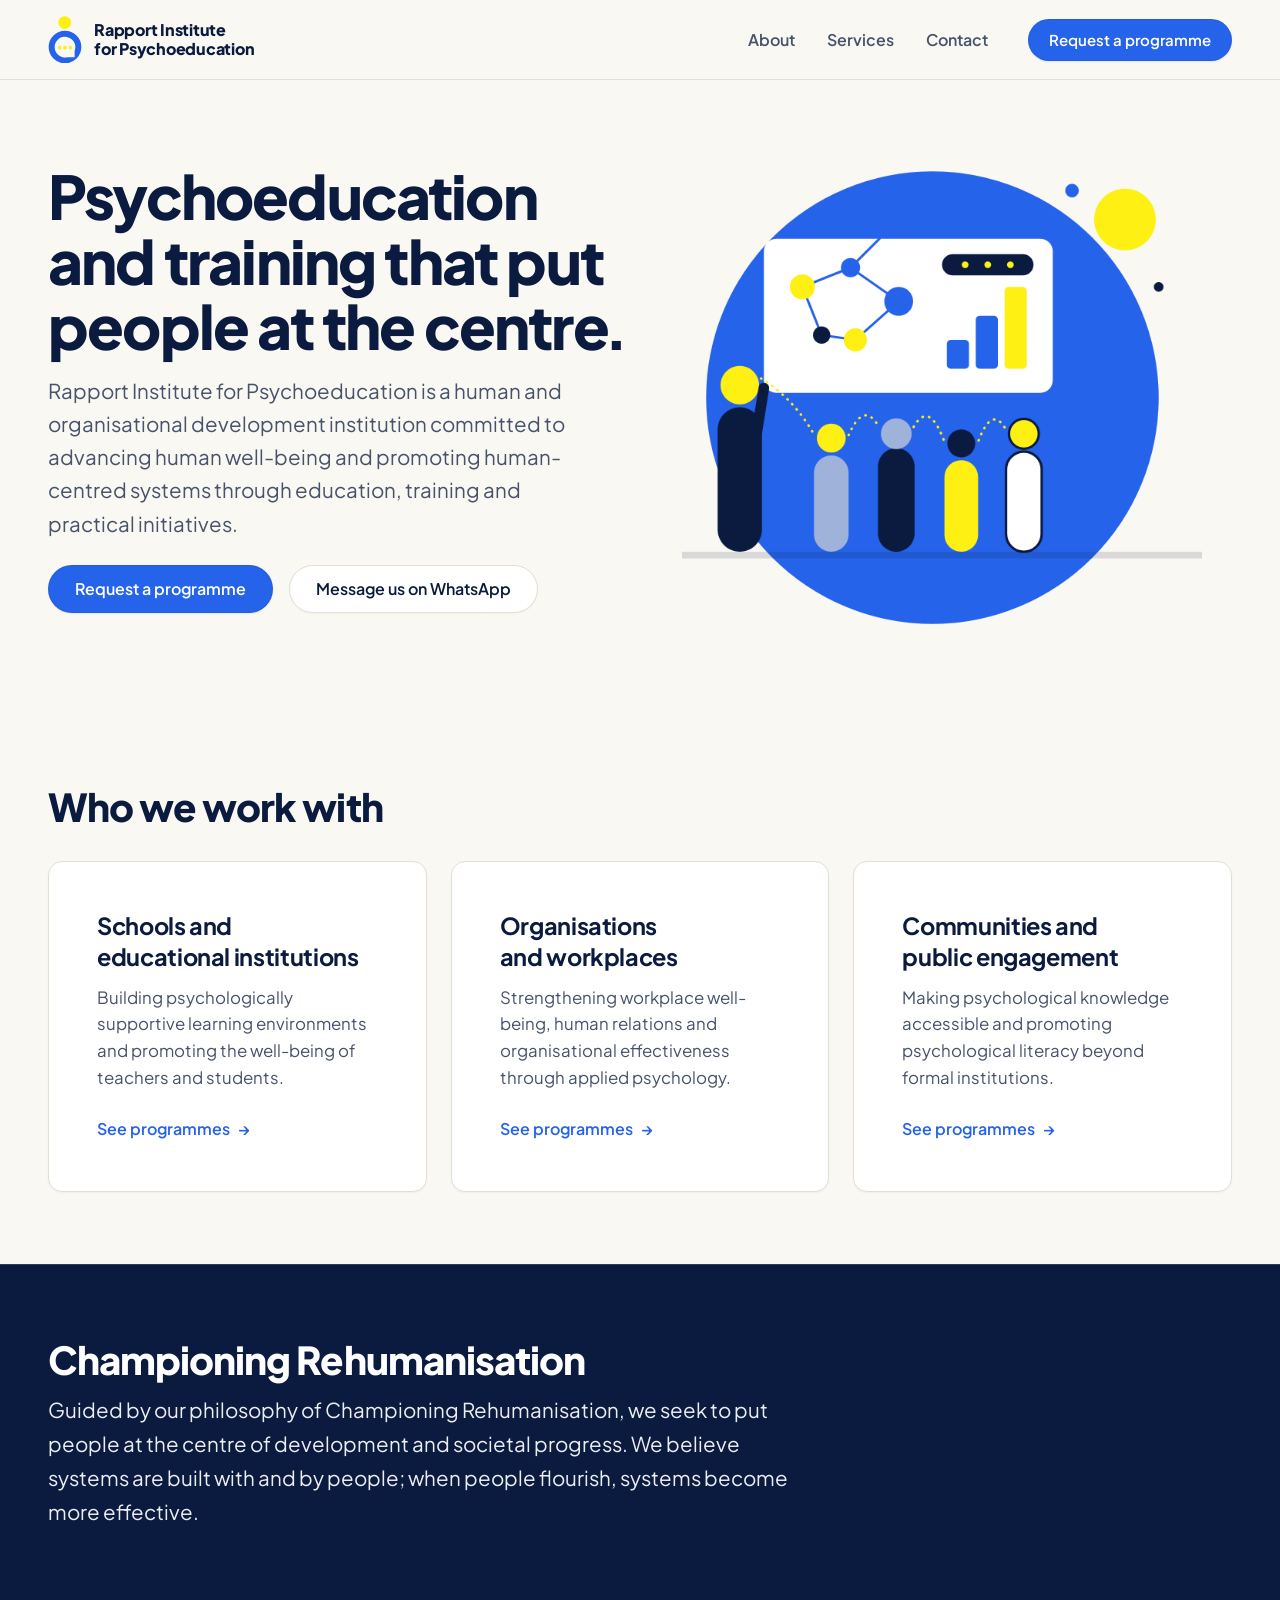
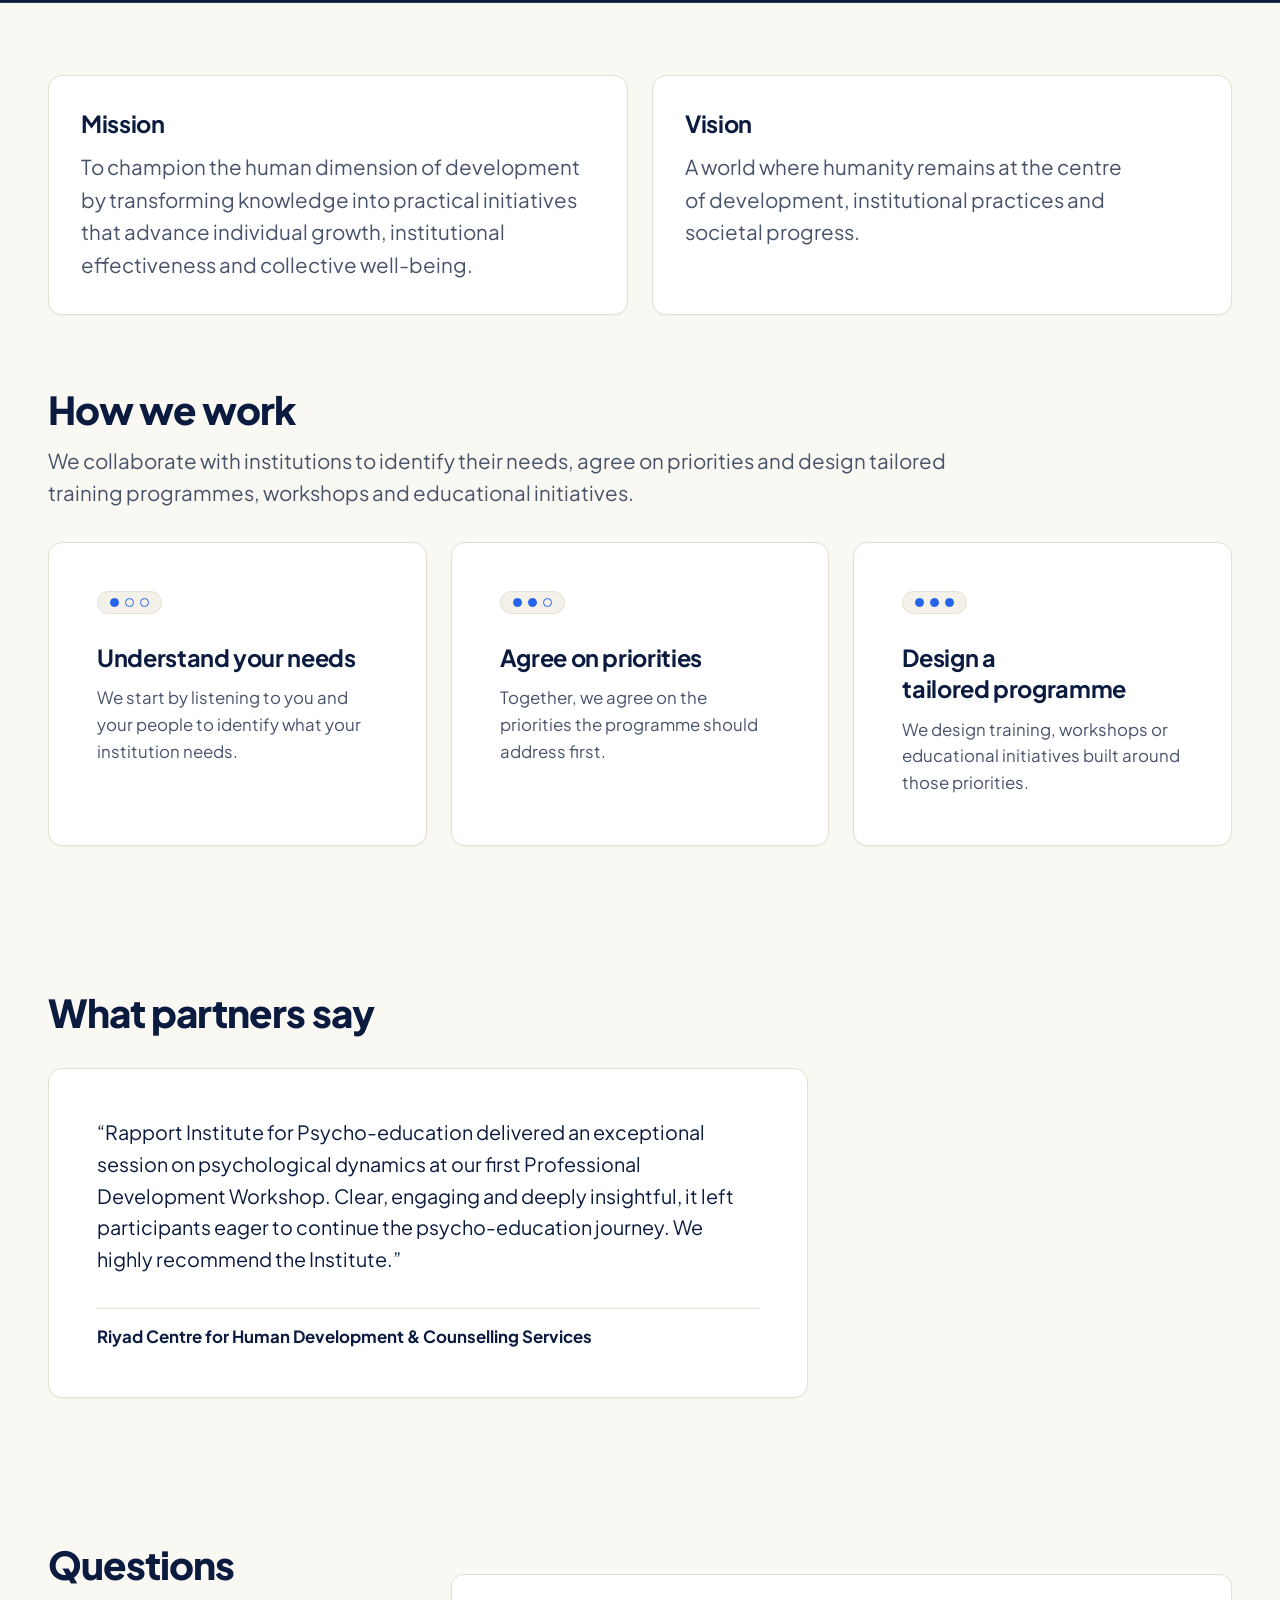
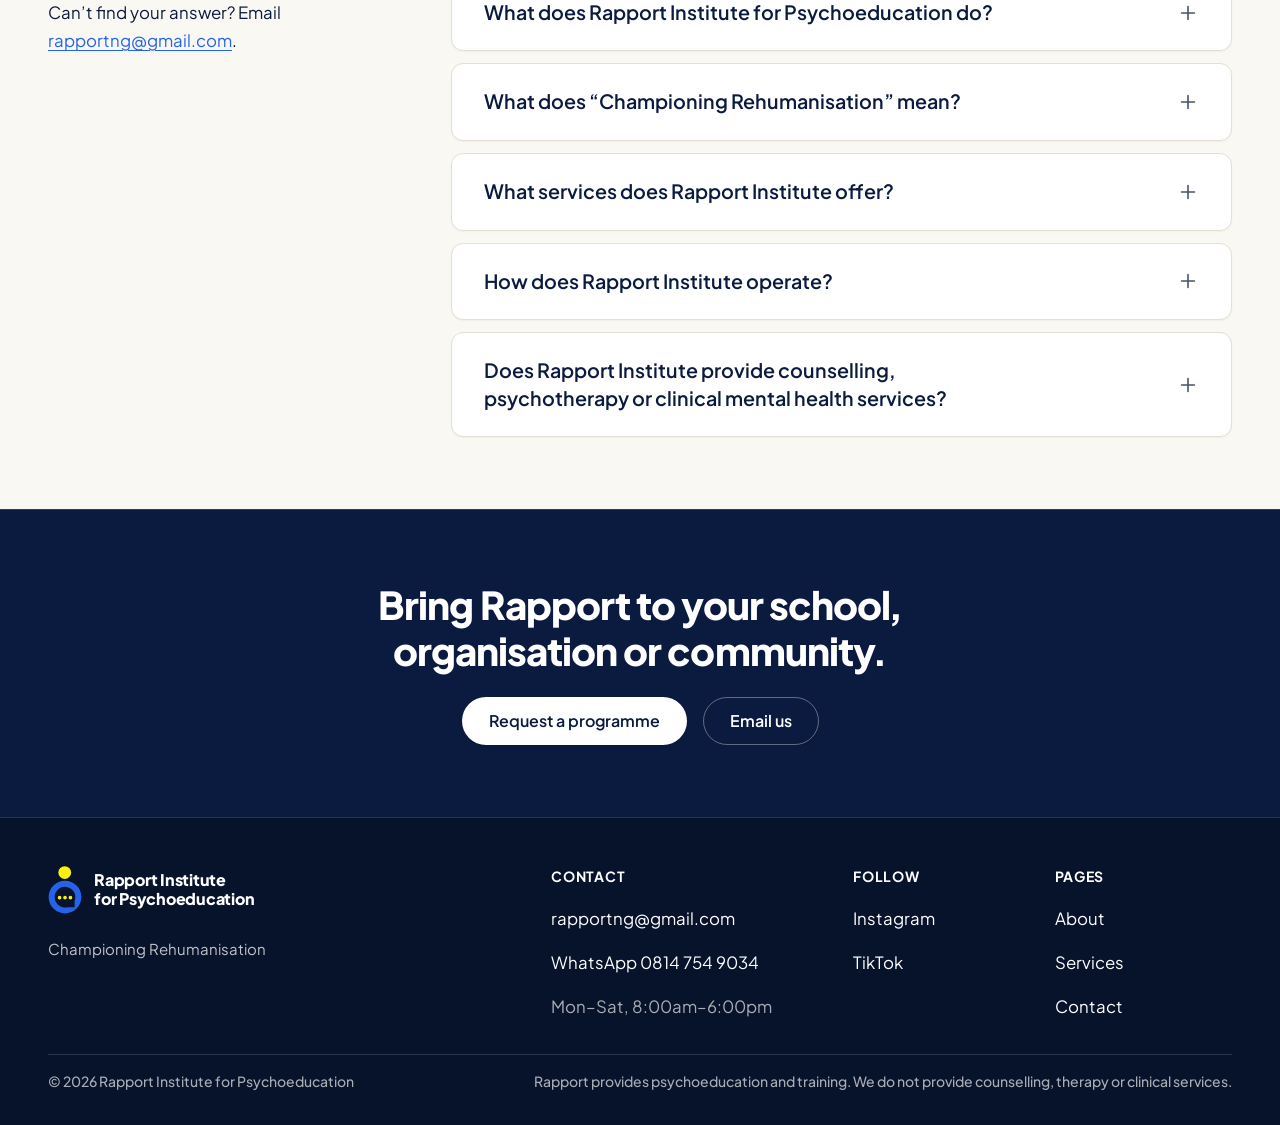
==== commit 82ba749c: "Integrate custom hero section artwork and responsive visual frame" ====
--- a/index.html
+++ b/index.html
@@ -116,19 +116,8 @@
             <a class="btn btn--secondary" href="https://wa.me/2348147549034">Message us on WhatsApp</a>
           </div>
         </div>
-        <div class="hero-mark-frame">
-          <svg class="hero-mark" viewBox="0 0 520 726" aria-hidden="true" focusable="false">
-            <defs>
-              <mask id="ring-reveal" maskUnits="userSpaceOnUse" x="0" y="215" width="520" height="520">
-                <circle class="ring-draw" cx="260" cy="475" r="204" fill="none" stroke="#fff" stroke-width="104" pathLength="1" transform="rotate(-90 260 475)"/>
-              </mask>
-            </defs>
-            <circle class="mark-head" cx="256" cy="100" r="98" fill="#FDF012"/>
-            <path mask="url(#ring-reveal)" fill="#2563EB" fill-rule="evenodd" d="M10 475A250 250 0 1 0 510 475A250 250 0 1 0 10 475ZM407 629H295.3A158 158 0 1 1 407 532.9Z"/>
-            <circle class="mark-dot" cx="177" cy="484" r="28" fill="#FDF012"/>
-            <circle class="mark-dot" cx="260" cy="484" r="28" fill="#FDF012"/>
-            <circle class="mark-dot" cx="343" cy="484" r="28" fill="#FDF012"/>
-          </svg>
+        <div class="hero-visual">
+          <img src="images/hero-artwork-transparent.png" alt="Illustration of a Rapport psychoeducation session with facilitator and participants" class="hero-img" width="675" height="675" fetchpriority="high">
         </div>
       </div>
     </section>
--- a/css/style.css
+++ b/css/style.css
@@ -412,58 +412,38 @@
 }
 .hero-text > * + * { margin-top: var(--s-4); }
 
-/* Architectural Hero Frame for Mark (Zero Radial Glow) */
-.hero-mark-frame {
+/* Hero Visual (Custom Branded Illustration) */
+.hero-visual {
   display: flex;
   align-items: center;
   justify-content: center;
   width: 100%;
-  max-width: 340px;
+  max-width: 320px;
   margin-inline: auto;
-  aspect-ratio: 1 / 1;
-  border-radius: 20px;
-  background: var(--paper-elevated);
-  border: 1px solid var(--line);
-  box-shadow: 0 1px 3px rgba(11, 27, 63, 0.04);
-  padding: var(--s-6);
-  position: relative;
-}
-/* Subtle architectural registration guide */
-.hero-mark-frame::before {
-  content: "";
-  position: absolute;
-  inset: 12px;
-  border: 1px dashed rgba(11, 27, 63, 0.08);
-  border-radius: 12px;
-  pointer-events: none;
-}
-.hero-mark {
-  width: 135px;
+}
+.hero-img {
+  display: block;
+  width: 100%;
   height: auto;
-}
-
+  max-width: 100%;
+}
+
+@media (max-width: 767px) {
+  .hero-visual {
+    margin-top: var(--s-5);
+    max-width: 300px;
+  }
+}
 @media (min-width: 768px) {
   .hero { padding-top: var(--s-7); padding-bottom: var(--s-7); }
-  .hero-mark { width: 160px; }
-  .hero-mark-frame { max-width: 380px; }
+  .hero-text { grid-column: 1 / span 7; }
+  .hero-visual { grid-column: 8 / span 5; max-width: 380px; justify-self: end; }
 }
 @media (min-width: 1024px) {
   .hero { padding-top: var(--s-7); padding-bottom: var(--s-8); }
-  .hero-text { grid-column: 1 / span 7; }
-  .hero-mark-frame { grid-column: 8 / span 5; margin-inline: 0; justify-self: end; }
-}
-
-/* Mark Assembly Animation */
-.mark-head, .mark-dot { transform-box: fill-box; transform-origin: center; }
-.mark-head { animation: head-settle 0.4s var(--ease) both; }
-.ring-draw { stroke-dasharray: 1.02 1.02; stroke-dashoffset: 0; animation: ring-draw 0.6s 0.25s cubic-bezier(0.65, 0, 0.35, 1) both; }
-.mark-dot { animation: dot-in 0.18s var(--ease) both; }
-.mark-dot:nth-of-type(1) { animation-delay: 0.8s; }
-.mark-dot:nth-of-type(2) { animation-delay: 0.9s; }
-.mark-dot:nth-of-type(3) { animation-delay: 1.0s; }
-@keyframes head-settle { from { transform: translateY(-24px); opacity: 0; } }
-@keyframes ring-draw { from { stroke-dashoffset: 1.02; } }
-@keyframes dot-in { from { transform: scale(0.3); opacity: 0; } }
+  .hero-text { grid-column: 1 / span 6; }
+  .hero-visual { grid-column: 7 / span 6; max-width: 520px; justify-self: end; }
+}
 
 /* ---------- Audience Cards (Home) ---------- */
 .audiences {
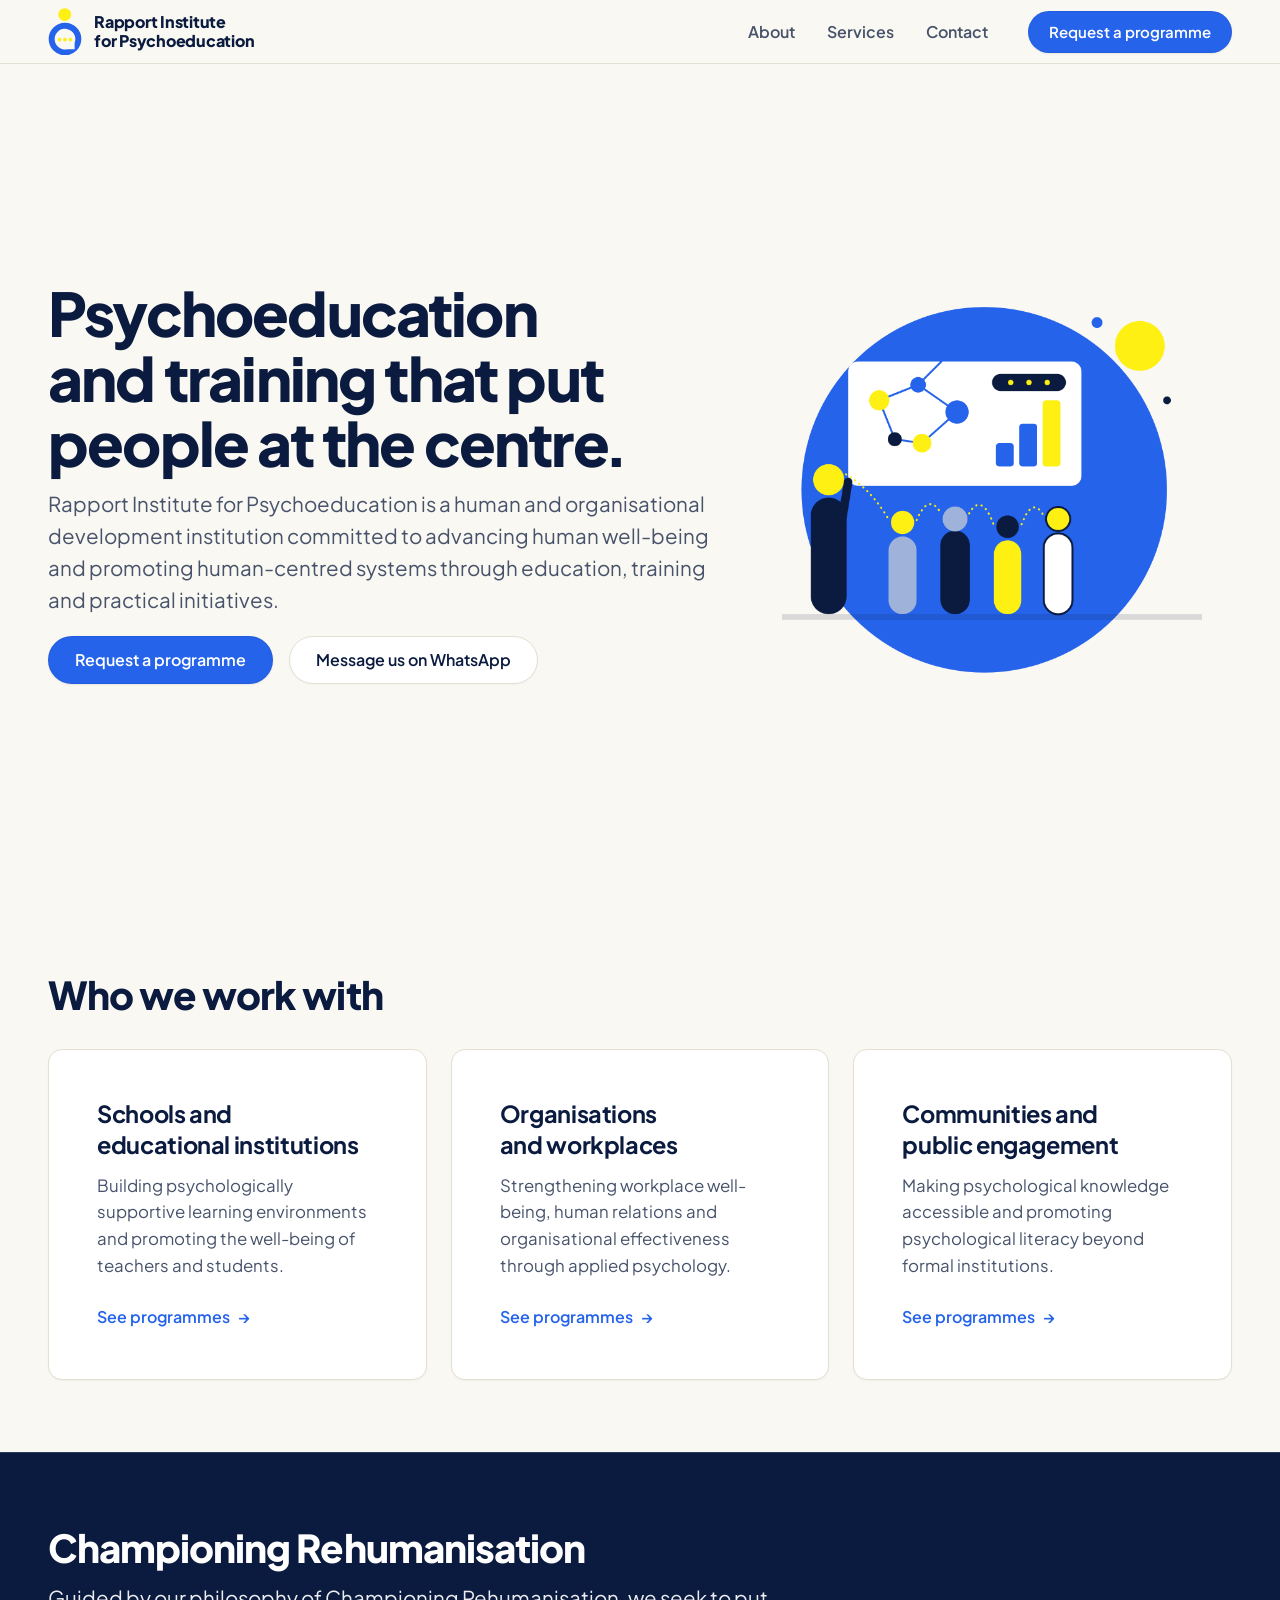
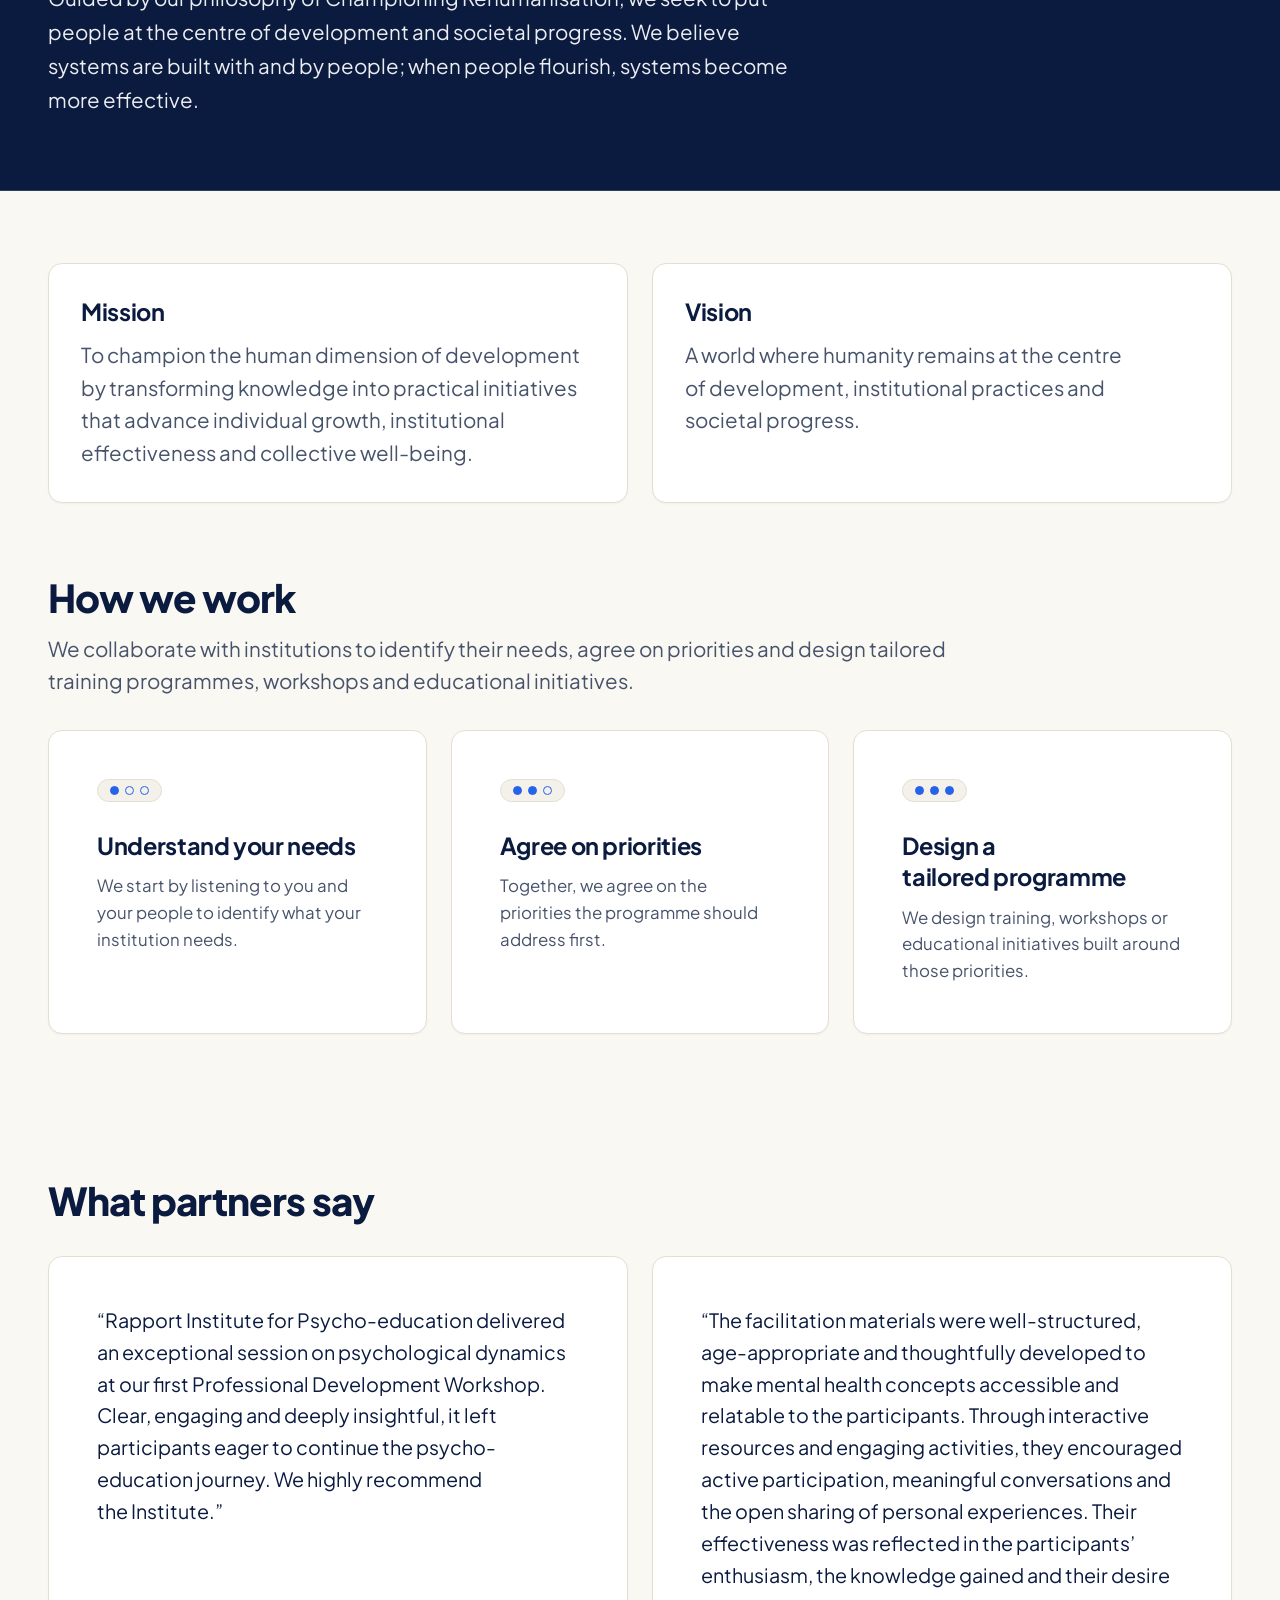
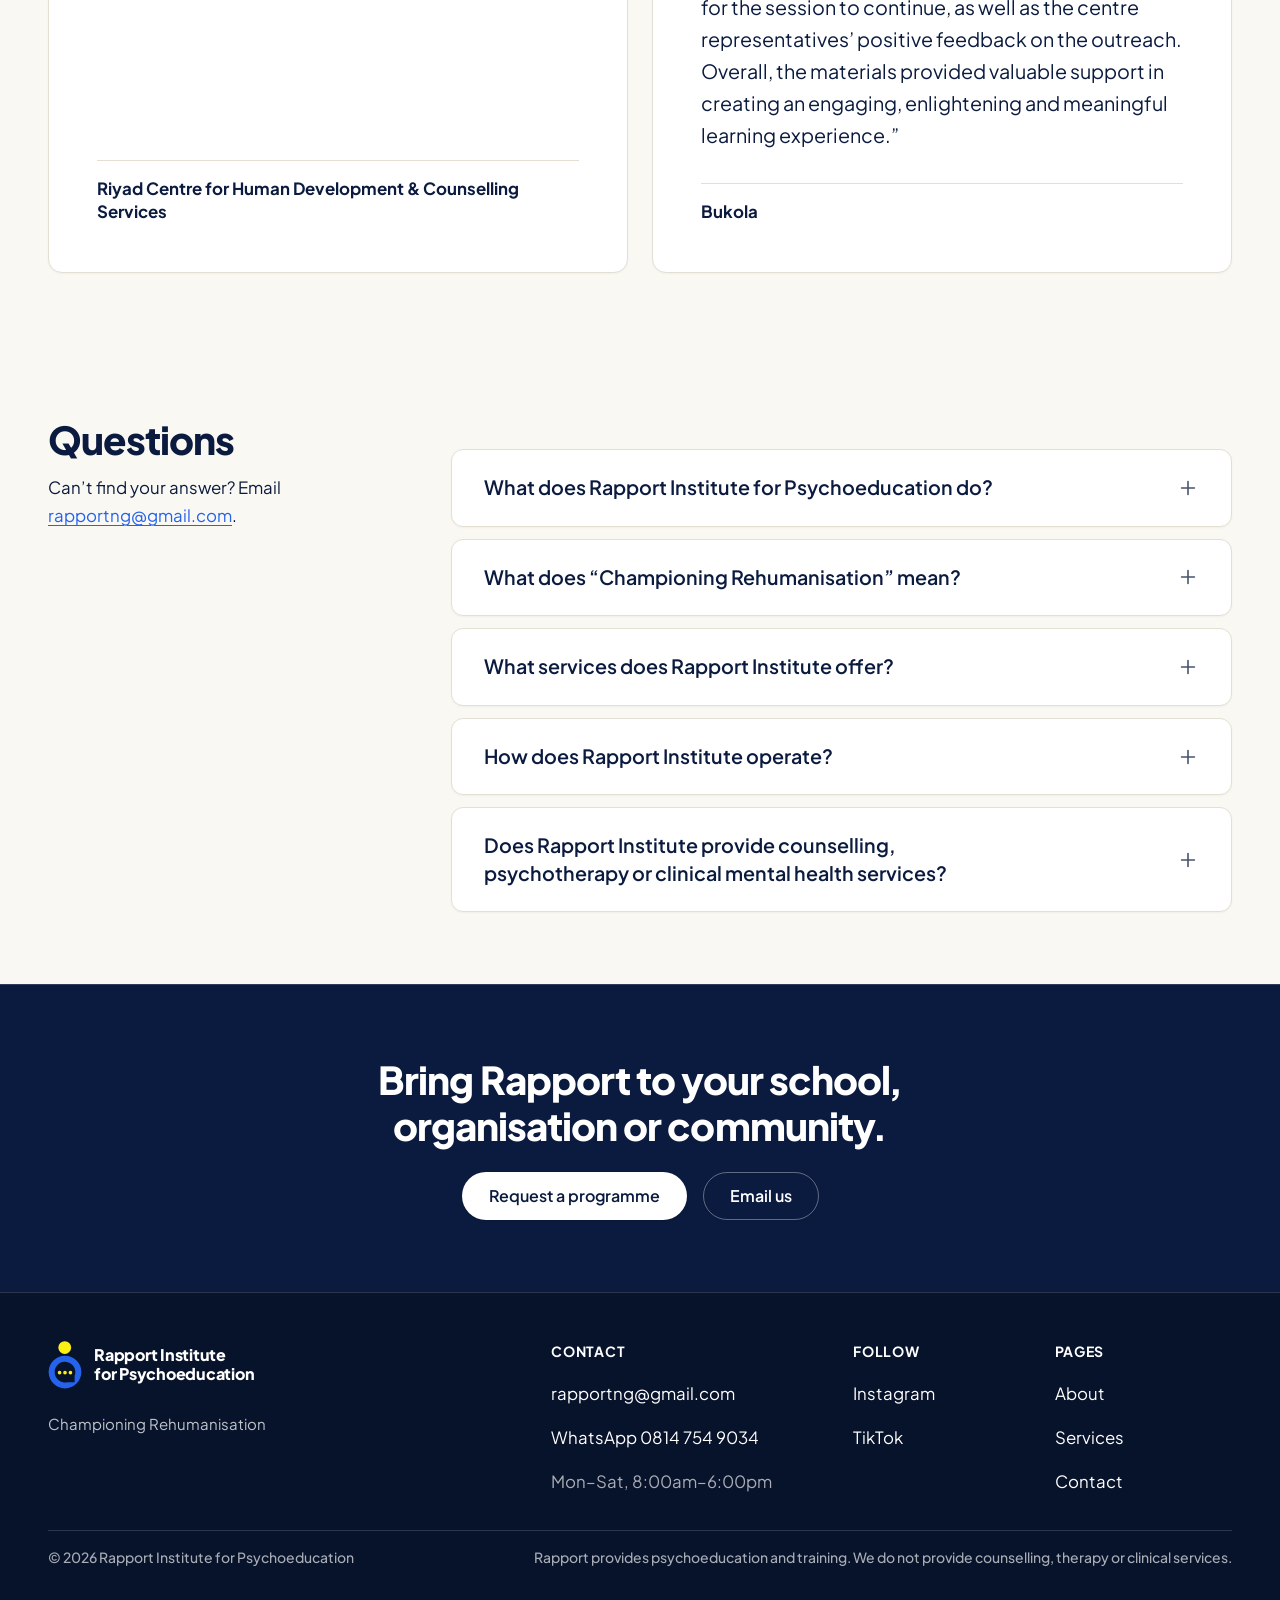
==== commit 0e163bee: "Add second review from Bukola and balance two-column reviews grid" ====
--- a/index.html
+++ b/index.html
@@ -217,6 +217,14 @@
               <cite class="review-org">Riyad Centre for Human Development &amp; Counselling Services</cite>
             </figcaption>
           </figure>
+          <figure class="review-card">
+            <blockquote class="review-quote">
+              <p>“The facilitation materials were well-structured, age-appropriate and thoughtfully developed to make mental health concepts accessible and relatable to the participants. Through interactive resources and engaging activities, they encouraged active participation, meaningful conversations and the open sharing of personal experiences. Their effectiveness was reflected in the participants’ enthusiasm, the knowledge gained and their desire for the session to continue, as well as the centre representatives’ positive feedback on the outreach. Overall, the materials provided valuable support in creating an engaging, enlightening and meaningful learning experience.”</p>
+            </blockquote>
+            <figcaption class="review-author">
+              <cite class="review-org">Bukola</cite>
+            </figcaption>
+          </figure>
         </div>
       </div>
     </section>
--- a/css/style.css
+++ b/css/style.css
@@ -74,7 +74,7 @@
   --pad: 24px;
   --gutter: 24px;
   --section-y: 72px;
-  --header-h: 80px;
+  --header-h: 64px;
   --tabs-h: 56px;
 
   /* Geometry & Natural Depth (No AI Glow Halos) */
@@ -244,7 +244,7 @@
   body:has(.hero) .head + * { margin-top: var(--s-6); }
 }
 .page-home * + .actions,
-body:has(.hero) * + .actions { margin-top: var(--s-5); }
+body:has(.hero) * + .actions { margin-top: 20px; }
 
 /* ---------- Buttons (Tactile & Solid, Zero AI Glow) ---------- */
 .btn {
@@ -401,16 +401,16 @@
   padding-bottom: var(--s-6);
   position: relative;
 }
-.hero .grid { align-items: center; row-gap: var(--s-6); }
+.hero .grid { align-items: center; row-gap: var(--s-5); }
 .hero-text { grid-column: 1 / -1; }
-.hero-text h1 { max-width: 16ch; }
+.hero-text h1 { max-width: 22ch; }
 .hero-text .t-lead {
-  max-width: 54ch;
+  max-width: 52ch;
   color: var(--navy-muted);
   font-size: var(--fs-lead);
-  line-height: 1.62;
-}
-.hero-text > * + * { margin-top: var(--s-4); }
+  line-height: 1.55;
+}
+.hero-text > * + * { margin-top: 14px; }
 
 /* Hero Visual (Custom Branded Illustration) */
 .hero-visual {
@@ -418,7 +418,7 @@
   align-items: center;
   justify-content: center;
   width: 100%;
-  max-width: 320px;
+  max-width: 300px;
   margin-inline: auto;
 }
 .hero-img {
@@ -430,19 +430,26 @@
 
 @media (max-width: 767px) {
   .hero-visual {
-    margin-top: var(--s-5);
-    max-width: 300px;
+    margin-top: var(--s-4);
+    max-width: 260px;
   }
 }
 @media (min-width: 768px) {
-  .hero { padding-top: var(--s-7); padding-bottom: var(--s-7); }
+  .hero {
+    min-height: calc(100vh - var(--header-h));
+    min-height: calc(100dvh - var(--header-h));
+    display: flex;
+    align-items: center;
+    padding-top: var(--s-6);
+    padding-bottom: var(--s-6);
+    box-sizing: border-box;
+  }
+  .hero .container { width: 100%; }
   .hero-text { grid-column: 1 / span 7; }
-  .hero-visual { grid-column: 8 / span 5; max-width: 380px; justify-self: end; }
-}
-@media (min-width: 1024px) {
-  .hero { padding-top: var(--s-7); padding-bottom: var(--s-8); }
-  .hero-text { grid-column: 1 / span 6; }
-  .hero-visual { grid-column: 7 / span 6; max-width: 520px; justify-self: end; }
+  .hero-visual { grid-column: 8 / span 5; max-width: 360px; justify-self: end; }
+}
+@media (min-width: 1024px) {
+  .hero-visual { max-width: 420px; }
 }
 
 /* ---------- Audience Cards (Home) ---------- */
@@ -598,6 +605,9 @@
     grid-template-columns: repeat(2, minmax(0, 1fr));
     column-gap: var(--gutter);
   }
+  .reviews-grid > .review-card {
+    grid-column: auto;
+  }
 }
 .review-card {
   margin: 0;
